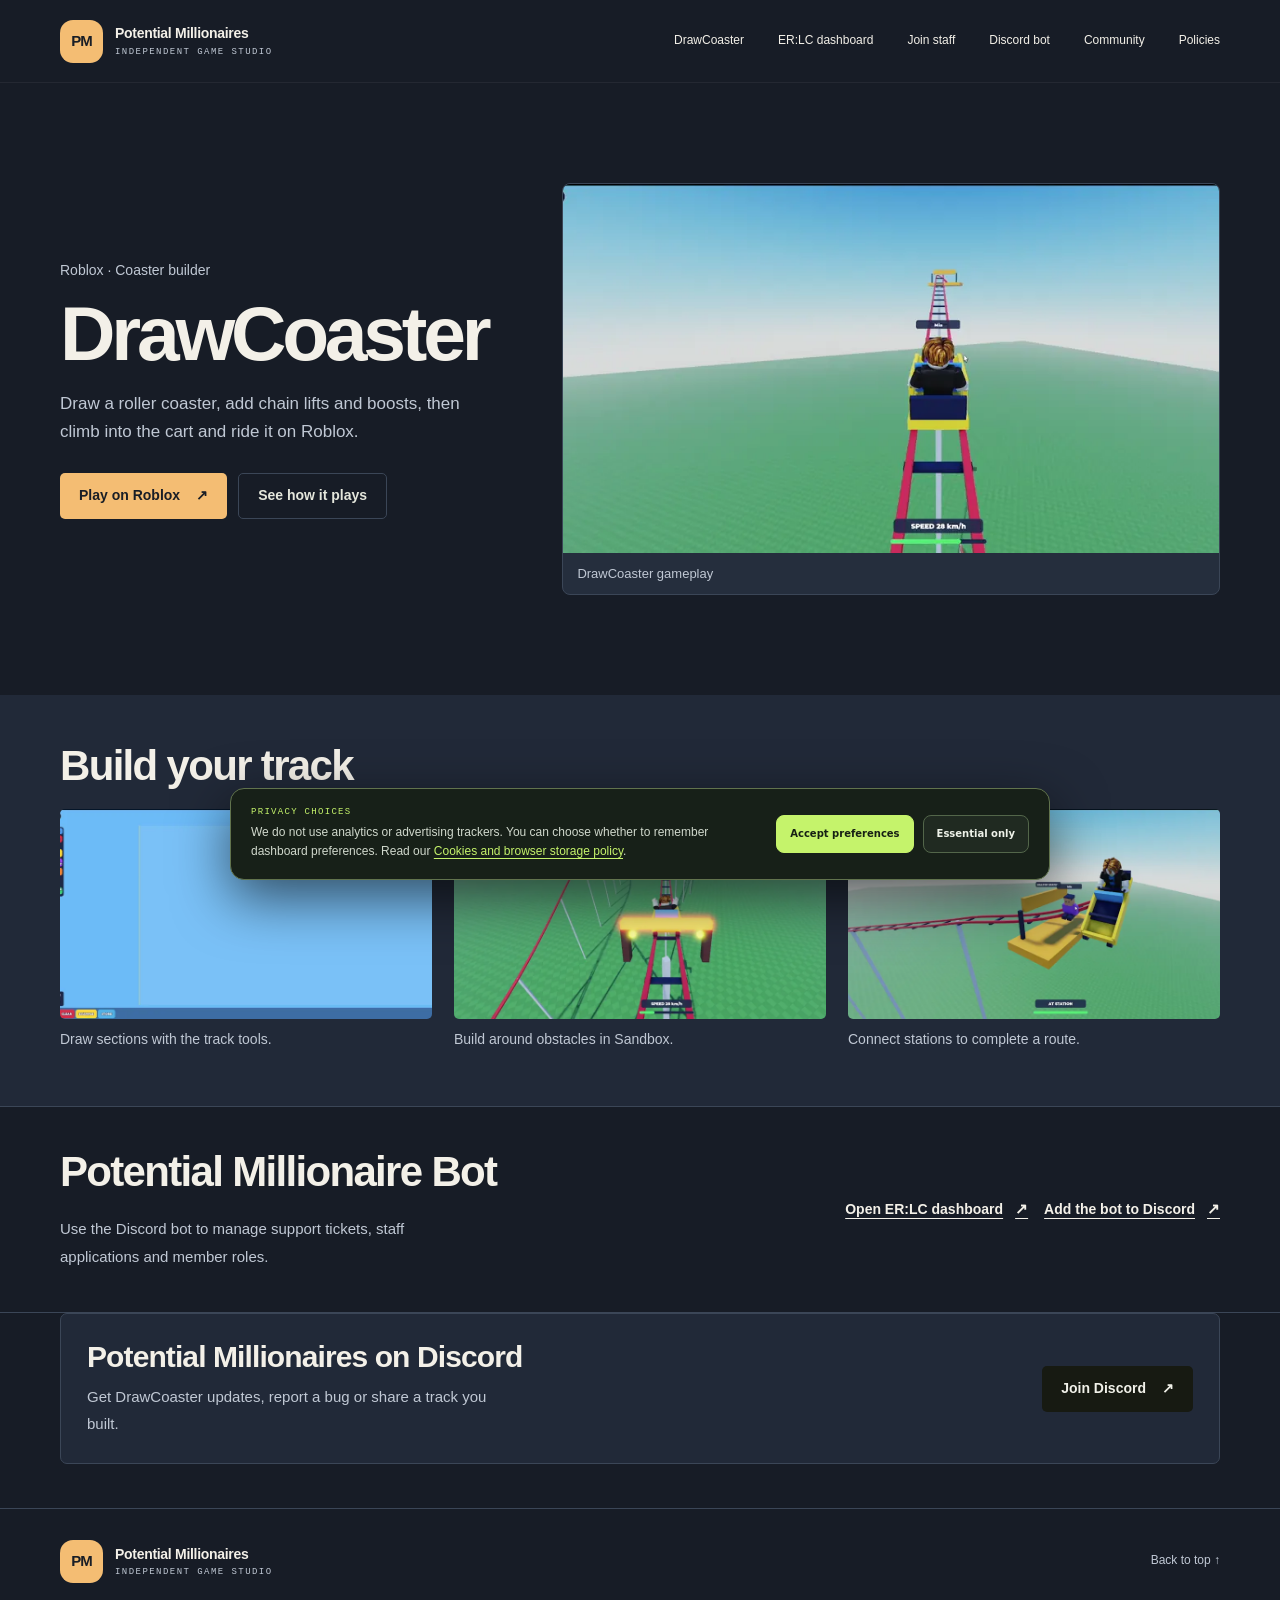
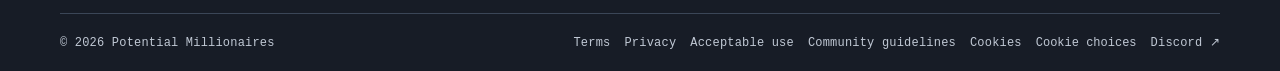
==== index.html @ 64e28a79 "Put DrawCoaster gameplay first on the homepage" ====
<!doctype html>
<html lang="en">
<head>
  <meta charset="utf-8">
  <meta name="viewport" content="width=device-width, initial-scale=1"><meta http-equiv="Content-Security-Policy" content="default-src 'self'; base-uri 'self'; object-src 'none'; script-src 'self' https://challenges.cloudflare.com; style-src 'self' 'unsafe-inline'; img-src 'self' data:; font-src 'self' data:; connect-src 'self' https://potential-millionaires-erlc-api.jerrebjerreb18.workers.dev https://challenges.cloudflare.com; frame-src https://challenges.cloudflare.com; form-action 'self'; upgrade-insecure-requests"><meta name="referrer" content="strict-origin-when-cross-origin">
  <meta name="theme-color" content="#171c26">
  <meta name="description" content="Play DrawCoaster on Roblox and find the Potential Millionaires Discord bot and ER:LC dashboard.">
  <meta property="og:title" content="Potential Millionaires | DrawCoaster and Discord tools">
  <meta property="og:description" content="Draw a roller coaster and ride it in DrawCoaster. Get updates and support in Discord.">
  <meta property="og:type" content="website">
  <meta property="og:url" content="https://potentialmillionaires.xyz/">
  <title>Potential Millionaires | DrawCoaster and Discord tools</title>
  <link rel="icon" href="data:image/svg+xml,%3Csvg xmlns='http://www.w3.org/2000/svg' viewBox='0 0 64 64'%3E%3Crect width='64' height='64' rx='18' fill='%23c4f36b'/%3E%3Ctext x='50%25' y='54%25' text-anchor='middle' dominant-baseline='middle' font-family='Arial' font-weight='900' font-size='25' fill='%2311130f'%3EPM%3C/text%3E%3C/svg%3E">
  <link rel="stylesheet" href="style.css">
  <link rel="stylesheet" href="legal.css">
  <link rel="stylesheet" href="cookie-notice.css">
  <script src="script.js" defer></script>
  <script src="cookie-notice.js" defer></script>
</head>
<body class="home">
  <a class="skip-link" href="#main">Skip to content</a>
  <header class="site-header" id="top">
    <div class="header-inner wrap">
      <a class="brand" href="#top" aria-label="Potential Millionaires home">
        <span class="brand-mark" aria-hidden="true">PM</span>
        <span class="brand-name">Potential <b>Millionaires</b><small>INDEPENDENT GAME STUDIO</small></span>
      </a>
      <button class="menu-toggle" type="button" aria-expanded="false" aria-controls="primary-nav" aria-label="Open menu"><span></span><span></span></button>
      <nav class="primary-nav" id="primary-nav" aria-label="Main navigation">
        <a href="#work">DrawCoaster</a>
        <a href="dashboard.html">ER:LC dashboard</a>
        <a href="dashboard.html#join">Join staff</a>
        <a href="#studio">Discord bot</a>
        <a href="#community">Community</a>
        <a href="policies.html">Policies</a>
      </nav>
    </div>
  </header>

  <main id="main">
    <section class="hero wrap" aria-labelledby="hero-title">
      <div class="hero-copy">
        <p class="hero-category">Roblox · Coaster builder</p>
        <h1 id="hero-title">DrawCoaster</h1>
        <p class="hero-intro">Draw a roller coaster, add chain lifts and boosts, then climb into the cart and ride it on Roblox.</p>
        <div class="hero-actions">
          <a class="button button-primary" href="https://www.roblox.com/games/93604002425617">Play on Roblox <span aria-hidden="true">↗</span></a>
          <a class="button button-quiet" href="#work">See how it plays</a>
        </div>
      </div>
      <figure class="hero-art">
        <img src="assets/drawcoaster-ride.webp" alt="A yellow cart riding a pink roller coaster in DrawCoaster." fetchpriority="high">
        <figcaption>DrawCoaster gameplay</figcaption>
      </figure>
    </section>

    <section class="section work-section" id="work" aria-labelledby="work-title">
      <div class="wrap">
        <h2 id="work-title">Build your track</h2>
        <div class="game-gallery">
          <figure><img src="assets/drawcoaster-builder.webp" alt="Track editor with a blue drawing canvas and Normal, Chain and Boost tools." loading="lazy"><figcaption>Draw sections with the track tools.</figcaption></figure>
          <figure><img src="assets/drawcoaster-obstacles.webp" alt="A cart approaches a glowing obstacle on a bend." loading="lazy"><figcaption>Build around obstacles in Sandbox.</figcaption></figure>
          <figure><img src="assets/drawcoaster-station.webp" alt="A yellow cart arrives at a station platform." loading="lazy"><figcaption>Connect stations to complete a route.</figcaption></figure>
        </div>
      </div>
    </section>

    <section class="studio-section" id="studio" aria-labelledby="studio-title">
      <div class="wrap studio-layout">
        <div class="studio-copy">
          <h2 id="studio-title">Potential Millionaire Bot</h2>
          <p>Use the Discord bot to manage support tickets, staff applications and member roles.</p>
        </div>
        <div class="site-links">
          <a class="text-link" href="dashboard.html">Open ER:LC dashboard <span aria-hidden="true">↗</span></a>
          <a class="text-link" data-config-link="botInviteUrl" data-unavailable-label="Bot invite coming soon" href="#community">Add the bot to Discord <span aria-hidden="true">↗</span></a>
        </div>
      </div>
    </section>

    <section class="community-section wrap" id="community" aria-labelledby="community-title">
      <div class="community-card">
        <div class="community-copy">
          <h2 id="community-title">Potential Millionaires on Discord</h2>
          <p>Get DrawCoaster updates, report a bug or share a track you built.</p>
        </div>
        <div class="community-action">
          <a class="button button-dark" data-config-link="discordInviteUrl" data-unavailable-label="Discord invite coming soon" href="#community">Join Discord <span aria-hidden="true">↗</span></a>
        </div>
      </div>
    </section>
  </main>

  <footer class="site-footer">
    <div class="wrap footer-main"><a class="brand footer-brand" href="#top"><span class="brand-mark">PM</span><span class="brand-name">Potential <b>Millionaires</b><small>INDEPENDENT GAME STUDIO</small></span></a><a class="back-top" href="#top">Back to top ↑</a></div>
    <div class="wrap footer-bottom"><span>© <span id="current-year"></span> Potential Millionaires</span><nav class="footer-links" aria-label="Legal and community links"><a href="terms.html">Terms</a><a href="privacy.html">Privacy</a><a href="acceptable-use.html">Acceptable use</a><a href="community-guidelines.html">Community guidelines</a><a href="cookies.html">Cookies</a><button class="cookie-settings-link" type="button" data-open-cookie-notice>Cookie choices</button><a data-config-link="discordInviteUrl" data-unavailable-label="Discord" href="#community">Discord ↗</a></nav></div>
  </footer>
  <div class="toast" id="site-toast" role="status" aria-live="polite"></div>
  <aside class="cookie-notice" id="cookie-notice" role="region" aria-label="Cookie and storage choices" aria-describedby="cookie-notice-copy" hidden>
    <div class="cookie-notice-copy"><p class="cookie-notice-kicker">PRIVACY CHOICES</p><p id="cookie-notice-copy">We do not use analytics or advertising trackers. You can choose whether to remember dashboard preferences. Read our <a href="cookies.html">Cookies and browser storage policy</a>.</p></div>
    <div class="cookie-notice-actions"><button class="cookie-button cookie-button-primary" type="button" data-cookie-choice="preferences">Accept preferences</button><button class="cookie-button cookie-button-secondary" type="button" data-cookie-choice="essential">Essential only</button></div>
  </aside>
</body>
</html>
---- style.css ----
@import url('https://fonts.googleapis.com/css2?family=DM+Mono:wght@400;500&family=Manrope:wght@400;500;600;700;800&display=swap');

:root{color-scheme:dark;--ink:#f2f2e9;--muted:#a6a89d;--dim:#72756a;--bg:#11130f;--panel:#1b1e18;--panel-soft:#22261f;--line:rgba(241,244,229,.12);--lime:#c5f36b;--mint:#69d6bc;--orange:#f2a66e;--purple:#8f86ff;--font:'Manrope',Arial,sans-serif;--mono:'DM Mono',monospace;--wrap:1160px}
*{box-sizing:border-box}html{scroll-behavior:smooth;scroll-padding-top:100px}body{margin:0;background:var(--bg);color:var(--ink);font-family:var(--font);font-size:15px;line-height:1.65;-webkit-font-smoothing:antialiased}a{color:inherit;text-decoration:none}button{font:inherit}.wrap{width:min(var(--wrap),calc(100% - 56px));margin-inline:auto}.skip-link{position:absolute;left:16px;top:-60px;z-index:100;background:var(--lime);color:#151710;padding:10px 14px;border-radius:8px}.skip-link:focus{top:12px}.site-header{position:sticky;top:0;z-index:20;background:rgba(17,19,15,.9);backdrop-filter:blur(18px);border-bottom:1px solid rgba(255,255,255,.055)}.header-inner{height:82px;display:flex;align-items:center;justify-content:space-between}.brand{display:inline-flex;align-items:center;gap:12px}.brand-mark{width:43px;height:43px;border-radius:13px;background:var(--lime);color:#161811;display:grid;place-items:center;font-size:15px;font-weight:900;letter-spacing:-1px}.brand-name{font-size:14px;font-weight:600;letter-spacing:-.3px;line-height:1.25}.brand-name b{font-weight:800}.brand-name small{display:block;margin-top:4px;color:#9b9f91;font:9px var(--mono);letter-spacing:1.45px}.primary-nav{display:flex;align-items:center;gap:34px;font-size:12px;color:#c7c8bf}.primary-nav>a:not(.nav-cta):hover,.text-link:hover,.back-top:hover{color:var(--lime)}.nav-cta{padding:10px 15px;border:1px solid rgba(197,243,107,.42);border-radius:999px;color:var(--lime)}.nav-cta span{margin-left:8px}.menu-toggle{display:none}
.hero{min-height:660px;position:relative;display:grid;grid-template-columns:1fr 1.05fr;align-items:center;gap:10px;padding-top:35px;padding-bottom:85px}.hero-copy{position:relative;z-index:2;padding:12px 0 28px}.eyebrow{margin:0 0 20px;color:var(--lime);font:10px var(--mono);letter-spacing:1.8px;text-transform:uppercase}.live-dot{display:inline-block;width:7px;height:7px;margin:0 8px 1px 0;background:var(--mint);border-radius:50%;box-shadow:0 0 12px var(--mint)}h1,h2,h3,p{margin-top:0}.hero h1{font-size:clamp(55px,7vw,94px);line-height:.98;letter-spacing:-7px;margin:0 0 24px;font-weight:800}.hero h1 span,.section-heading h2 span,.studio-copy h2 span,.community-copy h2 span{color:var(--lime)}.hero-intro{max-width:430px;color:#b7b9af;font-size:16px;line-height:1.8;margin-bottom:28px}.hero-actions{display:flex;gap:11px;align-items:center;flex-wrap:wrap}.button{min-height:48px;padding:0 19px;display:inline-flex;align-items:center;justify-content:center;gap:16px;border-radius:8px;font-size:12px;font-weight:800;transition:transform .2s ease,background .2s ease,border-color .2s ease}.button:hover{transform:translateY(-2px)}.button-primary{background:var(--lime);color:#171911}.button-primary:hover{background:#d4ff86}.button-quiet{border:1px solid var(--line);color:#e5e7dc}.button-quiet:hover{border-color:rgba(197,243,107,.55)}.hero-note{margin:28px 0 0;color:#797d71;font:10px var(--mono);letter-spacing:.3px}.note-star{color:var(--orange);font-size:14px;margin-right:7px}.hero-art{height:490px;position:relative;isolation:isolate;overflow:hidden;border-radius:20px;background:radial-gradient(ellipse at 50% 35%,#293c2c 0,#1a261f 42%,#161914 75%);border:1px solid rgba(255,255,255,.08)}.hero-art:before,.hero-art:after{content:"";position:absolute;inset:0;z-index:-1;background-image:linear-gradient(rgba(255,255,255,.035) 1px,transparent 1px),linear-gradient(90deg,rgba(255,255,255,.035) 1px,transparent 1px);background-size:38px 38px;mask-image:linear-gradient(to bottom,black,transparent 85%)}.hero-art:after{inset:auto -16% -38% 8%;height:68%;border-radius:50%;background:#c5f36b;filter:blur(90px);opacity:.09}.art-sun{position:absolute;width:180px;height:180px;right:19%;top:17%;border-radius:50%;background:var(--orange);filter:blur(58px);opacity:.17}.art-orbit{position:absolute;width:440px;height:180px;left:18%;top:36%;border:1px solid rgba(197,243,107,.13);border-radius:50%;transform:rotate(-24deg)}.orbit-two{width:500px;height:220px;left:8%;top:31%;border-color:rgba(143,134,255,.16);transform:rotate(25deg)}.coaster-art{position:absolute;inset:8% 0 3%;width:100%;height:91%;overflow:visible}.art-label{position:absolute;z-index:2;display:flex;align-items:center;gap:10px;padding:11px 13px;border:1px solid rgba(255,255,255,.13);border-radius:10px;background:rgba(22,26,21,.78);backdrop-filter:blur(8px);font-size:9px;font-weight:800;letter-spacing:.8px}.art-label small{display:block;margin-top:3px;color:#92978c;font:8px var(--mono);letter-spacing:.7px}.label-top{top:22px;right:20px}.label-icon{display:grid;place-items:center;width:25px;height:25px;border-radius:7px;background:#c5f36b;color:#171911;font-size:14px}.label-bottom{left:20px;bottom:22px}.label-number{font:11px var(--mono);color:var(--lime);padding-right:8px;border-right:1px solid var(--line)}.art-caption{position:absolute;right:18px;bottom:27px;color:#777d6e;font:8px var(--mono);letter-spacing:1.2px}.scroll-cue{position:absolute;left:0;bottom:25px;color:#777a71;font:9px var(--mono);letter-spacing:1.25px;display:flex;align-items:center;gap:10px}.scroll-cue span{height:25px;width:1px;background:var(--lime)}
.ticker{overflow:hidden;border-block:1px solid var(--line);background:#171a14}.ticker-track{min-width:max-content;display:flex;align-items:center;justify-content:space-around;gap:34px;padding:15px 20px;color:#b8bcad;font:9px var(--mono);letter-spacing:1.5px}.ticker-track i{font-style:normal;color:var(--lime);font-size:14px}
.section{padding:116px 0}.work-section{background:#151712}.section-heading{display:flex;align-items:end;justify-content:space-between;gap:25px;margin-bottom:35px}.section-heading .eyebrow,.studio-copy .eyebrow{margin-bottom:14px}.section-heading h2,.studio-copy h2{margin:0;font-size:clamp(38px,5vw,58px);line-height:1.07;letter-spacing:-3.4px}.work-tools{text-align:right}.work-tools p{font-size:12px;color:var(--muted);margin:0 0 12px}.filters{display:flex;justify-content:flex-end;gap:6px}.filter-button{border:1px solid var(--line);background:transparent;color:#9da093;padding:7px 12px;border-radius:999px;font-size:10px;cursor:pointer}.filter-button:hover,.filter-button.is-active{background:var(--lime);border-color:var(--lime);color:#171911}.project-grid{display:grid;grid-template-columns:1fr 1fr;gap:20px}.project-card{min-width:0;padding:13px 13px 18px;border:1px solid var(--line);border-radius:13px;background:#1c1f19;transition:transform .25s ease,border-color .25s ease}.project-card:hover{transform:translateY(-4px);border-color:rgba(197,243,107,.32)}.project-card[hidden]{display:none}.project-visual{height:265px;position:relative;overflow:hidden;border-radius:8px}.visual-topline{position:absolute;z-index:3;inset:14px 15px auto;display:flex;justify-content:space-between;align-items:center;color:#e4e8da;font:8px var(--mono);letter-spacing:1.2px}.visual-arrow{display:grid;place-items:center;width:28px;height:28px;border:1px solid rgba(255,255,255,.35);border-radius:50%;font-size:14px}.coaster-visual{background:linear-gradient(145deg,#556c53,#385248 50%,#252e28)}.coaster-visual:after{content:"";position:absolute;inset:0;background:linear-gradient(0deg,rgba(10,14,11,.3),transparent 55%)}.coaster-scene{position:absolute;inset:0;overflow:hidden}.scene-cloud{position:absolute;width:110px;height:28px;top:49px;left:12%;border-radius:50%;background:rgba(244,239,204,.16);filter:blur(2px)}.cloud-two{left:auto;right:13%;top:78px;width:75px;opacity:.6}.scene-track{position:absolute;width:105%;height:210px;left:-2%;top:120px;border:12px solid transparent;border-bottom-color:#16201c;border-left-color:#16201c;border-radius:50%;transform:rotate(-10deg)}.track-front{top:112px;left:1%;height:195px;border-width:7px;border-bottom-color:var(--lime);border-left-color:var(--lime);transform:rotate(-9deg)}.scene-cart{position:absolute;z-index:2;width:74px;height:29px;left:43%;top:132px;background:var(--orange);border:4px solid #20241c;border-radius:14px 14px 7px 7px;transform:rotate(-8deg);box-shadow:0 10px 22px #1118}.scene-cart span{position:absolute;width:22px;height:17px;left:18px;top:-17px;background:#e7dbbb;border:3px solid #20241c;border-radius:8px 8px 1px 1px}.scene-cart i{position:absolute;width:12px;height:12px;bottom:-9px;left:7px;border-radius:50%;background:#1c2019;border:2px solid #d0d6c4}.scene-cart i:last-child{left:auto;right:7px}.scene-station{position:absolute;right:15%;top:121px;width:82px;height:83px;border:5px solid #20251c;border-bottom-width:8px;background:#b5cb89;transform:skewY(-8deg);box-shadow:8px 8px 0 #171b16}.scene-station b{display:block;position:absolute;top:-22px;left:-9px;width:90px;height:18px;background:#ecad75;border:4px solid #20251c}.scene-station b:nth-child(2){top:7px;left:8px;width:57px;height:31px;background:#324b49}.scene-station span{position:absolute;bottom:0;left:10px;width:50px;height:28px;background:#364d40}.scene-ground{position:absolute;left:-5%;right:-5%;bottom:-90px;height:145px;background:#253a2d;border-radius:50% 50% 0 0;transform:rotate(-4deg)}.visual-tag{position:absolute;z-index:4;left:15px;bottom:14px;color:white;font:9px var(--mono);letter-spacing:1.2px}.bot-visual{background:radial-gradient(ellipse at 78% 13%,#263a36,#252d28 45%,#20231d)}.bot-visual:before,.bot-visual:after{content:"";position:absolute;border:1px solid rgba(197,243,107,.16);border-radius:50%;width:350px;height:350px;left:21%;top:9%}.bot-visual:after{width:270px;height:270px;left:30%;top:22%;border-color:rgba(143,134,255,.2)}.bot-window{position:absolute;z-index:2;left:14%;top:61px;width:72%;border:1px solid #566157;border-radius:10px;background:#171a17;box-shadow:0 18px 40px #0b0d0b8c;transform:rotate(-2deg)}.bot-window-head{display:flex;align-items:center;gap:9px;padding:13px;border-bottom:1px solid #353b34}.bot-avatar{width:29px;height:29px;display:grid;place-items:center;border-radius:9px;background:var(--lime);color:#161811;font-size:9px;font-weight:900}.bot-window-head b{font-size:9px;display:block}.bot-window-head small{display:block;color:#979c91;font-size:8px}.online-indicator{margin-left:auto;color:var(--mint);font:7px var(--mono);letter-spacing:.7px}.bot-message{margin:13px;padding:12px;background:#242923;border-radius:7px;color:#e3e7dc}.bot-message>small{font:7px var(--mono);letter-spacing:.7px;color:#aab19f}.bot-message>small b{color:var(--mint);margin-left:5px}.bot-message p{font-size:9px;line-height:1.6;margin:8px 0 10px;color:#c5cabc}.bot-buttons{display:flex;gap:6px}.bot-buttons span{padding:4px 9px;border:1px solid #627454;border-radius:5px;color:var(--lime);font-size:7px}.bot-buttons span:last-child{border-color:#735052;color:#e8a09b}.bot-status-row{display:flex;justify-content:space-around;padding:0 8px 14px;color:#a9ae9f;font:7px var(--mono)}.bot-status-row i{display:inline-block;width:6px;height:6px;margin-right:4px;border-radius:50%;background:var(--mint)}.project-info{display:flex;align-items:end;justify-content:space-between;gap:16px;padding:19px 5px 7px}.project-kicker{margin:0 0 5px;color:#899080;font:8px var(--mono);letter-spacing:.9px;text-transform:uppercase}.project-info h3{margin:0;font-size:23px;letter-spacing:-.9px}.project-index{padding-bottom:4px;color:#777e70;font:8px var(--mono);white-space:nowrap}.project-description{min-height:48px;margin:9px 5px 16px;color:#aeb2a5;font-size:12px;line-height:1.75;max-width:490px}.text-link{display:inline-flex;align-items:center;gap:12px;margin:0 5px;color:var(--lime);font-size:11px;font-weight:800}.text-link span{font-size:15px}.text-link.is-unavailable{color:#9fa498}.project-footnote{margin:24px 0 0;text-align:center;color:#7e8277;font-size:10px}.project-footnote span{color:var(--orange);margin-right:5px}
.studio-section{padding:112px 0;background:#1b1e18;border-block:1px solid var(--line)}.studio-layout{display:grid;grid-template-columns:.82fr 1.15fr 1fr;gap:50px;align-items:center}.studio-stamp{width:208px;height:208px;position:relative;display:flex;flex-direction:column;align-items:center;justify-content:center;border:1px solid rgba(197,243,107,.4);border-radius:50%;color:var(--lime);transform:rotate(-12deg)}.studio-stamp:before{content:"";position:absolute;inset:13px;border:1px dashed rgba(197,243,107,.35);border-radius:50%}.studio-stamp>span{font-size:58px;line-height:1;font-weight:900;letter-spacing:-6px}.studio-stamp i{position:absolute;top:29px;right:39px;font-style:normal;color:var(--orange);font-size:18px}.studio-stamp small{margin-top:10px;font:7px var(--mono);letter-spacing:1.5px}.studio-copy h2{font-size:45px;letter-spacing:-2.6px}.studio-copy>p:not(.eyebrow){max-width:400px;color:#a9ada1;font-size:13px;line-height:1.85;margin:18px 0}.studio-values{border-left:1px solid var(--line);padding-left:27px}.studio-values>div{position:relative;padding:0 0 19px 32px;margin-bottom:17px;border-bottom:1px solid var(--line)}.studio-values>div:last-child{padding-bottom:0;margin-bottom:0;border-bottom:0}.studio-values span{position:absolute;left:0;top:1px;color:var(--lime);font:9px var(--mono)}.studio-values b{font-size:11px}.studio-values p{margin:5px 0 0;color:#8e9386;font-size:10px;line-height:1.6}
.community-section{padding-top:94px;padding-bottom:95px}.community-card{position:relative;display:grid;grid-template-columns:1.25fr .75fr;gap:30px;align-items:center;min-height:350px;overflow:hidden;padding:54px 7%;border-radius:17px;background:var(--lime);color:#171a12}.community-copy,.community-action{position:relative;z-index:2}.community-copy .eyebrow{color:#52632f;margin-bottom:13px}.community-copy h2{font-size:clamp(39px,5vw,62px);line-height:1.02;letter-spacing:-4px;margin:0 0 16px}.community-copy h2 span{color:#607f31}.community-copy>p:last-child{max-width:430px;margin:0;color:#49533b;font-size:12px;line-height:1.8}.community-action{display:flex;flex-direction:column;align-items:flex-start;gap:12px}.button-dark{background:#171a12;color:#f1f1e9}.button-dark:hover{background:#2a2e21}.community-action>span{color:#56613f;font-size:9px}.community-spark{position:absolute;z-index:1;right:27%;top:-41px;font-size:218px;line-height:1;color:rgba(255,255,255,.2)}.community-orbit{position:absolute;right:-78px;top:-213px;width:410px;height:410px;border:1px solid rgba(29,39,20,.16);border-radius:50%}.orbit-b{right:-25px;top:-167px;width:310px;height:310px}
.site-footer{background:#10120e;border-top:1px solid var(--line)}.footer-main{min-height:105px;display:flex;align-items:center;justify-content:space-between;gap:25px;border-bottom:1px solid var(--line)}.footer-main>p{margin:0;color:#878b7f;font-size:10px}.footer-main>p span{color:var(--orange)}.back-top{font-size:10px;color:#b7bcac}.footer-bottom{min-height:57px;display:flex;align-items:center;justify-content:space-between;gap:15px;color:#6f7469;font:8px var(--mono);letter-spacing:.2px}.footer-bottom a{color:#a3a99a}.toast{position:fixed;z-index:50;left:50%;bottom:25px;transform:translate(-50%,20px);max-width:min(520px,calc(100% - 32px));padding:12px 17px;border:1px solid rgba(197,243,107,.3);border-radius:9px;background:#20241d;color:#e9ede1;font-size:11px;box-shadow:0 12px 40px #0008;opacity:0;pointer-events:none;transition:opacity .2s ease,transform .2s ease}.toast.is-visible{opacity:1;transform:translate(-50%,0)}
@media(max-width:850px){.hero{min-height:600px;grid-template-columns:1fr 1fr;gap:0}.hero h1{font-size:70px;letter-spacing:-5px}.hero-art{height:410px}.studio-layout{grid-template-columns:.65fr 1.2fr;gap:30px}.studio-values{grid-column:2;border-left:0;border-top:1px solid var(--line);padding:22px 0 0;display:grid;grid-template-columns:repeat(3,1fr);gap:15px}.studio-values>div{padding-left:26px;padding-bottom:0;margin:0;border:0}.community-card{padding-inline:6%}}
@media(max-width:640px){.wrap{width:min(100% - 36px,var(--wrap))}.header-inner{height:70px}.brand-mark{width:39px;height:39px}.brand-name{font-size:12px}.menu-toggle{display:flex;width:40px;height:40px;flex-direction:column;align-items:center;justify-content:center;gap:5px;border:1px solid var(--line);border-radius:9px;background:transparent;color:var(--ink)}.menu-toggle span{height:1.5px;width:16px;background:currentColor;transition:transform .2s ease}.menu-toggle[aria-expanded="true"] span:first-child{transform:translateY(3.25px) rotate(45deg)}.menu-toggle[aria-expanded="true"] span:last-child{transform:translateY(-3.25px) rotate(-45deg)}.primary-nav{position:absolute;top:69px;left:0;right:0;display:none;flex-direction:column;align-items:stretch;gap:0;padding:12px 18px 18px;background:#151712;border-bottom:1px solid var(--line)}.primary-nav.is-open{display:flex}.primary-nav>a{padding:12px 4px}.primary-nav .nav-cta{margin-top:6px;text-align:center}.hero{display:flex;flex-direction:column;align-items:stretch;padding-top:58px;padding-bottom:74px;gap:30px}.hero-copy{padding:0}.hero h1{font-size:clamp(55px,15vw,76px);letter-spacing:-4.8px}.hero-intro{font-size:14px}.hero-art{height:min(88vw,390px);min-height:290px;border-radius:14px}.coaster-art{inset:8% 0 1%;height:90%}.art-label{transform:scale(.88);transform-origin:top right}.label-bottom{transform-origin:bottom left}.scroll-cue{bottom:22px}.ticker-track{gap:20px;font-size:8px}.section{padding:78px 0}.section-heading{align-items:flex-start;flex-direction:column;margin-bottom:25px}.section-heading h2,.studio-copy h2{font-size:42px;letter-spacing:-2.6px}.work-tools{text-align:left;width:100%}.filters{justify-content:flex-start;flex-wrap:wrap}.project-grid{grid-template-columns:1fr;gap:14px}.project-visual{height:230px}.project-info h3{font-size:21px}.project-description{min-height:0}.studio-section{padding:75px 0}.studio-layout{grid-template-columns:1fr;gap:28px}.studio-stamp{width:155px;height:155px;margin:0 auto 3px}.studio-stamp>span{font-size:45px}.studio-stamp i{top:19px;right:27px}.studio-stamp small{font-size:6px}.studio-copy{text-align:center}.studio-copy>p:not(.eyebrow){margin-inline:auto}.studio-values{grid-column:auto;grid-template-columns:1fr;padding-top:20px}.studio-values>div{padding-left:32px;padding-bottom:14px;margin-bottom:0;border-bottom:1px solid var(--line)}.community-section{padding-top:68px;padding-bottom:68px}.community-card{grid-template-columns:1fr;gap:25px;padding:36px 25px;min-height:0}.community-copy h2{font-size:48px;letter-spacing:-3px}.community-spark{font-size:140px;right:-2px;top:-22px}.footer-main{padding:22px 0;min-height:0;flex-wrap:wrap}.footer-main>p{order:3;width:100%}.footer-bottom{padding:14px 0;flex-wrap:wrap;justify-content:flex-start}.footer-bottom>span:nth-child(2){display:none}.footer-bottom>a{margin-left:auto}}
@media(prefers-reduced-motion:reduce){html{scroll-behavior:auto}*,*::before,*::after{transition:none!important;animation:none!important}}

/* Real DrawCoaster footage, captured from the creator's gameplay clip. */
.coaster-visual:after{z-index:1}
.gameplay-image{position:absolute;inset:0;z-index:0;width:100%;height:100%;object-fit:cover;object-position:center 52%}
.game-gallery{display:grid;grid-template-columns:repeat(3,minmax(0,1fr));gap:8px;margin:0 5px 14px}
.game-gallery figure{position:relative;aspect-ratio:4/3;min-width:0;margin:0;overflow:hidden;border:1px solid rgba(255,255,255,.08);border-radius:7px;background:#151a17}
.game-gallery img{display:block;width:100%;height:100%;object-fit:cover;transition:transform .3s ease}
.game-gallery figure:hover img{transform:scale(1.04)}
.game-gallery figcaption{position:absolute;inset:auto 0 0;padding:16px 8px 7px;background:linear-gradient(transparent,rgba(10,13,11,.88));color:#f0f2e8;font:7px var(--mono);letter-spacing:.35px;text-transform:uppercase}
.game-collection{margin:0 5px 15px;color:#8e9586;font-size:9px;line-height:1.7}
.game-collection b{display:block;margin-bottom:3px;color:var(--lime);font:8px var(--mono);letter-spacing:.8px;text-transform:uppercase}
@media(max-width:640px){.game-gallery{gap:6px}.game-gallery figure{aspect-ratio:1/1}.game-gallery figcaption{font-size:6px;padding:14px 5px 6px}.game-collection{font-size:8px}}

/* Homepage layout. Shared dashboard and policy styles use their own themes. */
.home {
  --bg: #171c26;
  --ink: #f3f0e8;
  --muted: #c0c8d4;
  --line: #3b4657;
  --lime: #f4bd73;
  background: var(--bg);
  color: var(--ink);
}
.home .site-header, .home .site-footer { background: var(--bg); }
.home .brand-mark, .home .button-primary { background: var(--lime); color: #191e26; }
.home .button-primary:hover { background: #ffd297; }
.home .brand-name small, .home .hero-category, .home .hero-art figcaption { color: var(--muted); }
.home .primary-nav > a { color: var(--ink); }
.home .primary-nav > a:hover, .home .text-link:hover { color: var(--lime); }
.home .hero {
  min-height: 0;
  grid-template-columns: minmax(0, .8fr) minmax(0, 1.2fr);
  gap: clamp(24px, 5vw, 70px);
  padding-block: clamp(44px, 8vw, 100px);
}
.home .hero-copy { padding: 0; }
.home .hero-category { margin-bottom: 12px; font-size: 14px; }
.home .hero h1 {
  font-size: clamp(46px, 6vw, 82px);
  letter-spacing: -.055em;
  line-height: 1;
  margin-bottom: 19px;
}
.home .hero-intro { color: var(--muted); font-size: 17px; line-height: 1.6; }
.home .button { min-height: 46px; border-radius: 5px; font-size: 14px; }
.home .hero-art {
  height: auto;
  min-height: 0;
  margin: 0;
  border: 1px solid var(--line);
  border-radius: 8px;
  background: #252e3d;
}
.home .hero-art::before, .home .hero-art::after { content: none; }
.home .hero-art img { display: block; width: 100%; aspect-ratio: 16 / 9; object-fit: cover; }
.home .hero-art figcaption { padding: 10px 14px; font-size: 13px; }
.home .work-section { padding-block: 48px 56px; background: #212938; }
.home h2 { margin: 0 0 20px; font-size: clamp(25px, 3.8vw, 42px); letter-spacing: -.04em; line-height: 1.1; }
.home .game-gallery { margin: 0; gap: clamp(12px, 2vw, 22px); }
.home .game-gallery figure { aspect-ratio: auto; border: 0; background: transparent; border-radius: 0; }
.home .game-gallery img { height: auto; aspect-ratio: 16 / 9; border-radius: 5px; }
.home .game-gallery figcaption {
  position: static;
  padding: 10px 0 0;
  background: none;
  font: 14px/1.5 var(--font);
  color: var(--muted);
  text-transform: none;
  letter-spacing: 0;
}
.home .studio-section { padding-block: 42px; background: var(--bg); }
.home .studio-layout { display: flex; align-items: center; justify-content: space-between; flex-wrap: wrap; gap: 16px 30px; }
.home .studio-copy { text-align: left; }
.home .studio-copy p, .home .community-copy > p:last-child { margin: 0; color: var(--muted); font-size: 15px; }
.home .site-links { display: flex; flex-wrap: wrap; gap: 16px; }
.home .text-link { margin: 0; color: var(--ink); font-size: 14px; text-decoration: underline; text-underline-offset: 4px; }
.home .community-section { padding-block: 0 44px; }
.home .community-card {
  display: flex;
  justify-content: space-between;
  flex-wrap: wrap;
  gap: 20px;
  min-height: 0;
  padding: 26px;
  border: 1px solid var(--line);
  border-radius: 7px;
  background: #212938;
  color: var(--ink);
}
.home .community-copy h2 { margin-bottom: 10px; font-size: clamp(22px, 3vw, 30px); letter-spacing: -.03em; }
.home .footer-bottom, .home .footer-links a, .home .back-top { color: var(--muted); font-size: 12px; }
@media (max-width: 760px) {
  .home .hero { display: flex; gap: 24px; }
  .home .hero h1 { font-size: clamp(36px, 11vw, 65px); }
  .home .primary-nav { background: var(--bg); }
  .home .game-gallery { grid-template-columns: 1fr; }
}
---- legal.css ----
.legal-page{min-height:100vh;background:#11130f;color:#eef1e7}
.legal-main{width:min(100% - 48px,880px);margin:0 auto;padding:72px 0 90px}
.legal-kicker{margin:0 0 10px;color:#c5f36b;font:10px ui-monospace,SFMono-Regular,Consolas,monospace;letter-spacing:.16em;text-transform:uppercase}
.legal-title{margin:0;color:#eef1e7;font-size:clamp(38px,7vw,66px);line-height:.98;letter-spacing:-.055em}
.legal-intro{max-width:700px;margin:20px 0 0;color:#aeb4a5;font-size:15px;line-height:1.75}
.legal-meta{margin-top:22px;color:#909787;font:10px ui-monospace,SFMono-Regular,Consolas,monospace;letter-spacing:.08em;text-transform:uppercase}
.legal-content{margin-top:34px;padding:clamp(22px,5vw,48px);border:1px solid #30352b;border-radius:16px;background:#171a14}
.legal-content h2{margin:32px 0 10px;color:#d8f49d;font-size:20px;letter-spacing:-.025em}
.legal-content h2:first-child{margin-top:0}
.legal-content p,.legal-content li{color:#c2c7ba;font-size:13px;line-height:1.8}
.legal-content ul{padding-left:21px}
.legal-content li+li{margin-top:5px}
.legal-content a{color:#c5f36b;text-decoration:underline;text-underline-offset:3px}
.legal-note{margin-top:24px;padding:15px 17px;border:1px solid #3a4c2e;border-radius:10px;background:#1d2718;color:#c3ceb8;font-size:12px;line-height:1.7}
.legal-page .site-footer{margin-top:0}
.footer-links{display:flex;align-items:center;justify-content:flex-end;gap:14px;flex-wrap:wrap}
.footer-links a{color:#a3a99a}
.legal-footer{display:flex;justify-content:center;gap:22px;flex-wrap:wrap;padding:20px 18px;border-top:1px solid var(--line);color:var(--muted);font-size:10px}
.legal-footer a:hover{color:var(--lime)}
.policy-directory{display:grid;grid-template-columns:repeat(2,minmax(0,1fr));gap:12px;margin:0;padding:0;list-style:none}
.policy-card{display:flex;min-height:112px;flex-direction:column;justify-content:space-between;padding:18px 20px;border:1px solid #343a30;border-radius:12px;background:#1c2019;transition:border-color .18s ease,transform .18s ease}
.policy-card:hover,.policy-card:focus-visible{border-color:#819d53;transform:translateY(-2px)}
.policy-card strong{color:#e5e9db;font-size:15px}
.policy-card span{color:#aeb4a5;font-size:12px;line-height:1.6}
.policy-card em{align-self:flex-end;color:#c5f36b;font:normal 18px var(--mono)}
@media(max-width:560px){.policy-directory{grid-template-columns:1fr}}
.legal-page .header-inner{min-height:82px;height:auto;gap:24px;padding-block:12px}
.legal-page .primary-nav{position:static;display:flex;align-items:center;justify-content:flex-end;gap:clamp(12px,2vw,28px);flex-wrap:wrap}
@media(max-width:640px){.legal-main{width:min(100% - 36px,880px);padding:40px 0 58px}.legal-content{padding:21px 18px}.legal-content h2{font-size:18px}.footer-links{margin-left:auto;justify-content:flex-start}.legal-page .header-inner{align-items:flex-start;padding-block:12px}.legal-page .primary-nav{position:static;display:flex;flex:1;justify-content:flex-end;gap:6px 14px;font-size:10px}.legal-page .primary-nav>a{padding:2px}.legal-page .primary-nav .nav-cta{margin-top:0;text-align:center}}
---- cookie-notice.css ----
.cookie-notice[hidden]{display:none}
.cookie-notice{position:fixed;z-index:100;left:20px;right:20px;bottom:20px;display:flex;align-items:center;justify-content:space-between;gap:24px;max-width:820px;margin:0 auto;padding:18px 20px;border:1px solid #61734d;border-radius:14px;background:#172018;color:#eef2e9;box-shadow:0 18px 55px #0009}
.cookie-notice-copy{max-width:500px}
.cookie-notice-kicker{margin:0 0 6px;color:#c5f36b;font:9px ui-monospace,SFMono-Regular,Consolas,monospace;letter-spacing:1.3px}
.cookie-notice-copy>p:last-child{margin:0;color:#d0d8cc;font-size:12px;line-height:1.6}
.cookie-notice-copy a{color:#c5f36b;text-decoration:underline;text-underline-offset:3px}
.cookie-notice-actions{display:flex;align-items:center;gap:9px;flex-wrap:wrap;flex:none}
.cookie-button{min-height:38px;padding:0 13px;border:1px solid #53664a;border-radius:8px;font:700 10px ui-sans-serif,system-ui,sans-serif;cursor:pointer}
.cookie-button-primary{border-color:#c5f36b;background:#c5f36b;color:#172014}
.cookie-button-secondary{background:#202a21;color:#eef2e9}
.cookie-button:hover,.cookie-settings-link:hover{filter:brightness(1.1)}
.cookie-settings-link{padding:0;border:0;background:transparent;color:inherit;font:inherit;text-align:left;cursor:pointer}
.cookie-notice button:focus-visible,.cookie-settings-link:focus-visible{outline:2px solid #c5f36b;outline-offset:3px}
@media(max-width:700px){.cookie-notice{left:12px;right:12px;bottom:12px;align-items:stretch;flex-direction:column;gap:12px;padding:15px}.cookie-notice-actions{display:grid;grid-template-columns:1fr 1fr}.cookie-button{min-height:42px;padding-inline:8px}.legal-footer .cookie-settings-link{padding:10px 0}}
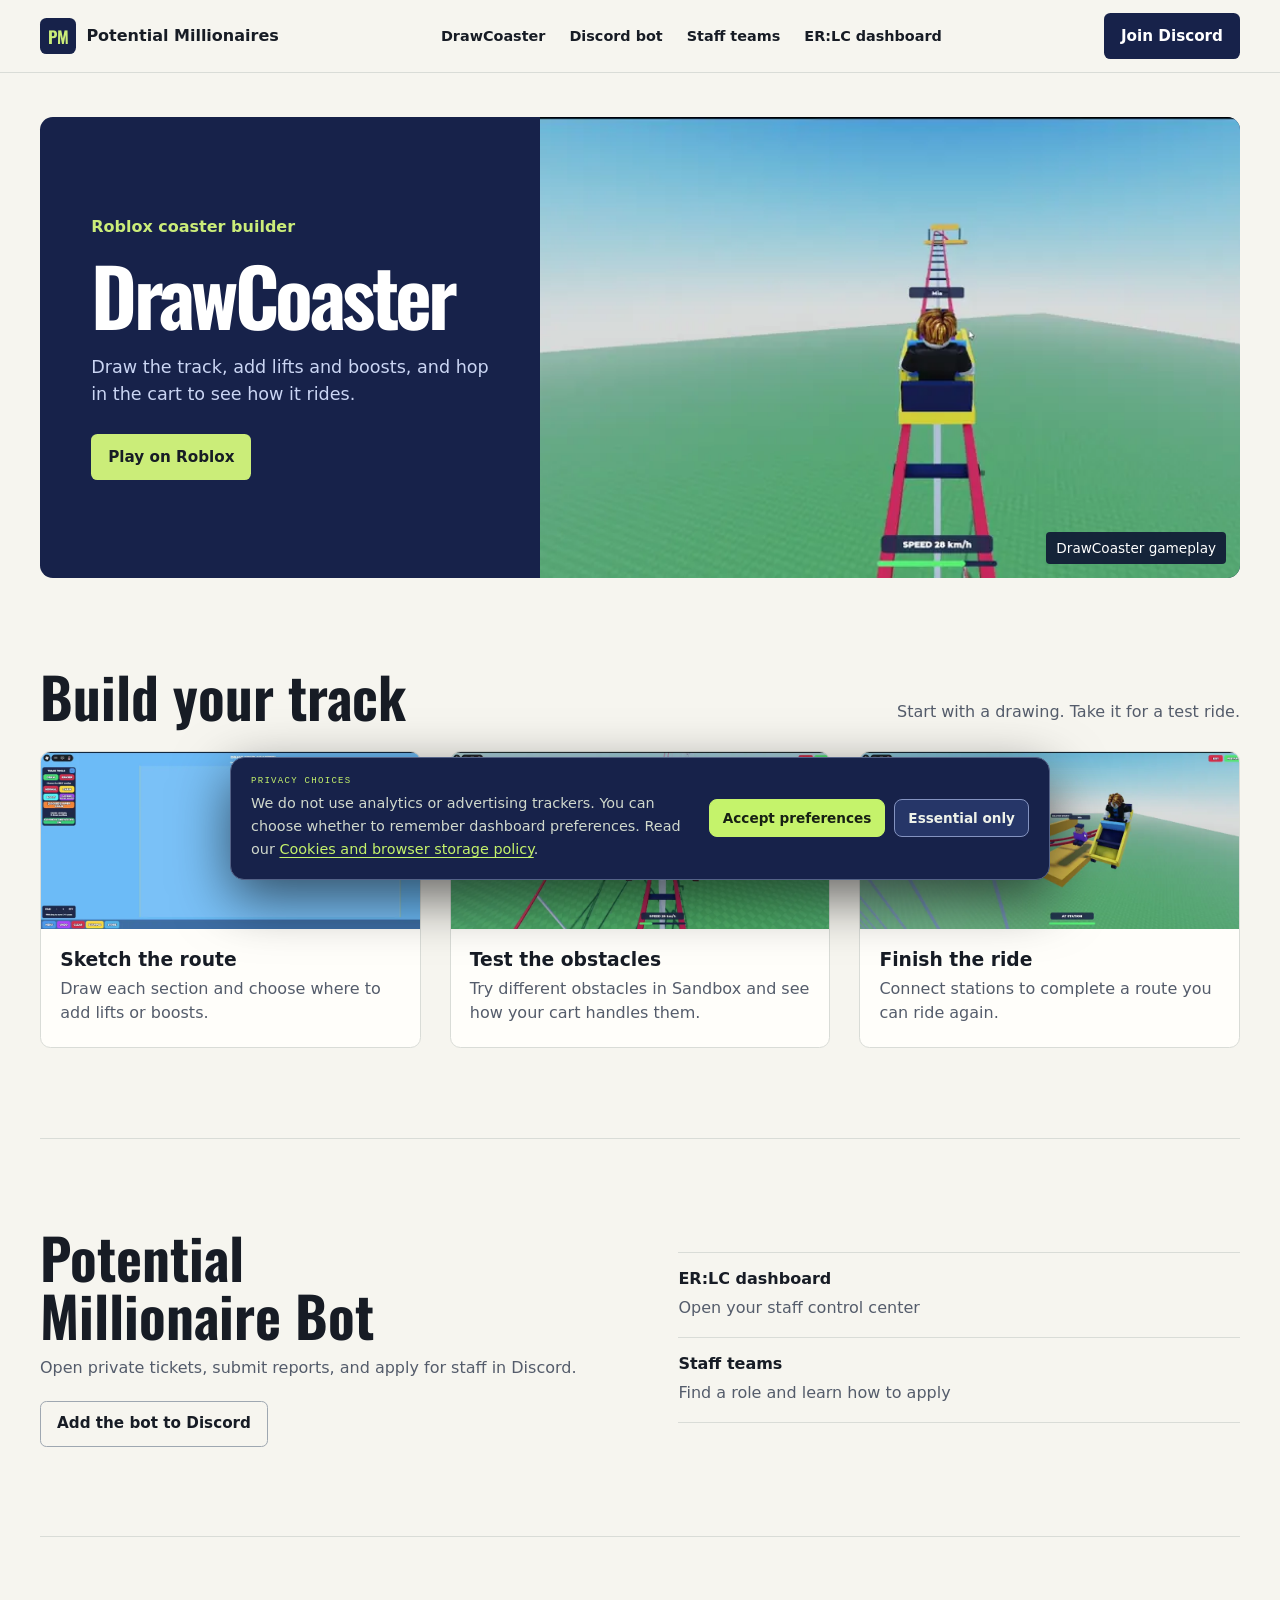
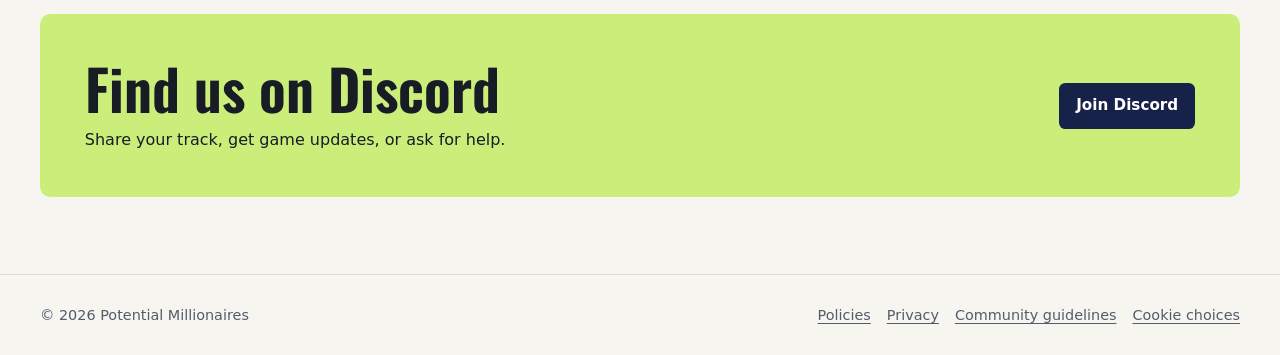
==== commit 7df6b995: "Refresh DrawCoaster homepage and publish staff team guide" ====
--- a/index.html
+++ b/index.html
@@ -3,7 +3,7 @@
 <head>
   <meta charset="utf-8">
   <meta name="viewport" content="width=device-width, initial-scale=1"><meta http-equiv="Content-Security-Policy" content="default-src 'self'; base-uri 'self'; object-src 'none'; script-src 'self' https://challenges.cloudflare.com; style-src 'self' 'unsafe-inline'; img-src 'self' data:; font-src 'self' data:; connect-src 'self' https://potential-millionaires-erlc-api.jerrebjerreb18.workers.dev https://challenges.cloudflare.com; frame-src https://challenges.cloudflare.com; form-action 'self'; upgrade-insecure-requests"><meta name="referrer" content="strict-origin-when-cross-origin">
-  <meta name="theme-color" content="#171c26">
+  <meta name="theme-color" content="#f5f4ee">
   <meta name="description" content="Play DrawCoaster on Roblox and find the Potential Millionaires Discord bot and ER:LC dashboard.">
   <meta property="og:title" content="Potential Millionaires | DrawCoaster and Discord tools">
   <meta property="og:description" content="Draw a roller coaster and ride it in DrawCoaster. Get updates and support in Discord.">
@@ -11,94 +11,97 @@
   <meta property="og:url" content="https://potentialmillionaires.xyz/">
   <title>Potential Millionaires | DrawCoaster and Discord tools</title>
   <link rel="icon" href="data:image/svg+xml,%3Csvg xmlns='http://www.w3.org/2000/svg' viewBox='0 0 64 64'%3E%3Crect width='64' height='64' rx='18' fill='%23c4f36b'/%3E%3Ctext x='50%25' y='54%25' text-anchor='middle' dominant-baseline='middle' font-family='Arial' font-weight='900' font-size='25' fill='%2311130f'%3EPM%3C/text%3E%3C/svg%3E">
-  <link rel="stylesheet" href="style.css">
-  <link rel="stylesheet" href="legal.css">
+  <link rel="stylesheet" href="studio.css">
+
   <link rel="stylesheet" href="cookie-notice.css">
   <script src="script.js" defer></script>
   <script src="cookie-notice.js" defer></script>
 </head>
-<body class="home">
+<body class="studio-site">
   <a class="skip-link" href="#main">Skip to content</a>
-  <header class="site-header" id="top">
-    <div class="header-inner wrap">
-      <a class="brand" href="#top" aria-label="Potential Millionaires home">
-        <span class="brand-mark" aria-hidden="true">PM</span>
-        <span class="brand-name">Potential <b>Millionaires</b><small>INDEPENDENT GAME STUDIO</small></span>
-      </a>
+  <header class="site-header">
+    <div class="wrap header-row">
+      <a class="brand" href="index.html"><span class="brand-mark" aria-hidden="true">PM</span> Potential Millionaires</a>
       <button class="menu-toggle" type="button" aria-expanded="false" aria-controls="primary-nav" aria-label="Open menu"><span></span><span></span></button>
       <nav class="primary-nav" id="primary-nav" aria-label="Main navigation">
-        <a href="#work">DrawCoaster</a>
+        <a href="index.html#work">DrawCoaster</a>
+        <a href="index.html#studio">Discord bot</a>
+        <a href="staff.html">Staff teams</a>
         <a href="dashboard.html">ER:LC dashboard</a>
-        <a href="dashboard.html#join">Join staff</a>
-        <a href="#studio">Discord bot</a>
-        <a href="#community">Community</a>
-        <a href="policies.html">Policies</a>
       </nav>
+      <a class="button button-discord" data-config-link="discordInviteUrl" data-unavailable-label="Discord invite" href="https://discord.gg/gS5AQm9hzQ">Join Discord</a>
     </div>
   </header>
 
-  <main id="main">
-    <section class="hero wrap" aria-labelledby="hero-title">
+  <main class="wrap" id="main">
+    <section class="hero" aria-labelledby="hero-title">
       <div class="hero-copy">
-        <p class="hero-category">Roblox · Coaster builder</p>
+        <p class="eyebrow">Roblox coaster builder</p>
         <h1 id="hero-title">DrawCoaster</h1>
-        <p class="hero-intro">Draw a roller coaster, add chain lifts and boosts, then climb into the cart and ride it on Roblox.</p>
-        <div class="hero-actions">
-          <a class="button button-primary" href="https://www.roblox.com/games/93604002425617">Play on Roblox <span aria-hidden="true">↗</span></a>
-          <a class="button button-quiet" href="#work">See how it plays</a>
-        </div>
+        <p>Draw the track, add lifts and boosts, and hop in the cart to see how it rides.</p>
+        <a class="button button-primary" href="https://www.roblox.com/games/93604002425617">Play on Roblox</a>
       </div>
-      <figure class="hero-art">
-        <img src="assets/drawcoaster-ride.webp" alt="A yellow cart riding a pink roller coaster in DrawCoaster." fetchpriority="high">
+      <figure class="hero-image">
+        <img src="assets/drawcoaster-ride.webp" alt="A yellow coaster cart rounding a bend on a pink track in DrawCoaster." width="960" height="450" fetchpriority="high">
         <figcaption>DrawCoaster gameplay</figcaption>
       </figure>
     </section>
 
-    <section class="section work-section" id="work" aria-labelledby="work-title">
-      <div class="wrap">
-        <h2 id="work-title">Build your track</h2>
-        <div class="game-gallery">
-          <figure><img src="assets/drawcoaster-builder.webp" alt="Track editor with a blue drawing canvas and Normal, Chain and Boost tools." loading="lazy"><figcaption>Draw sections with the track tools.</figcaption></figure>
-          <figure><img src="assets/drawcoaster-obstacles.webp" alt="A cart approaches a glowing obstacle on a bend." loading="lazy"><figcaption>Build around obstacles in Sandbox.</figcaption></figure>
-          <figure><img src="assets/drawcoaster-station.webp" alt="A yellow cart arrives at a station platform." loading="lazy"><figcaption>Connect stations to complete a route.</figcaption></figure>
-        </div>
+    <section class="section gameplay" id="work" aria-labelledby="gameplay-title">
+      <div class="section-heading">
+        <h2 id="gameplay-title">Build your track</h2>
+        <p>Start with a drawing. Take it for a test ride.</p>
+      </div>
+      <div class="gallery">
+        <figure>
+          <img src="assets/drawcoaster-builder.webp" alt="Blue track editor with Normal, Chain, and Boost tools." width="960" height="450" loading="lazy">
+          <figcaption><h3>Sketch the route</h3><p>Draw each section and choose where to add lifts or boosts.</p></figcaption>
+        </figure>
+        <figure>
+          <img src="assets/drawcoaster-obstacles.webp" alt="A cart approaching a glowing obstacle on the track." width="960" height="450" loading="lazy">
+          <figcaption><h3>Test the obstacles</h3><p>Try different obstacles in Sandbox and see how your cart handles them.</p></figcaption>
+        </figure>
+        <figure>
+          <img src="assets/drawcoaster-station.webp" alt="A yellow coaster cart pulling into a station." width="960" height="450" loading="lazy">
+          <figcaption><h3>Finish the ride</h3><p>Connect stations to complete a route you can ride again.</p></figcaption>
+        </figure>
       </div>
     </section>
 
-    <section class="studio-section" id="studio" aria-labelledby="studio-title">
-      <div class="wrap studio-layout">
-        <div class="studio-copy">
-          <h2 id="studio-title">Potential Millionaire Bot</h2>
-          <p>Use the Discord bot to manage support tickets, staff applications and member roles.</p>
-        </div>
-        <div class="site-links">
-          <a class="text-link" href="dashboard.html">Open ER:LC dashboard <span aria-hidden="true">↗</span></a>
-          <a class="text-link" data-config-link="botInviteUrl" data-unavailable-label="Bot invite coming soon" href="#community">Add the bot to Discord <span aria-hidden="true">↗</span></a>
-        </div>
+    <section class="section tools" id="studio" aria-labelledby="tools-title">
+      <div>
+        <h2 id="tools-title">Potential Millionaire Bot</h2>
+        <p>Open private tickets, submit reports, and apply for staff in Discord.</p>
+        <a class="button button-outline" data-config-link="botInviteUrl" data-unavailable-label="Bot invite" href="#community">Add the bot to Discord</a>
+      </div>
+      <div class="tools-links">
+        <a href="dashboard.html"><strong>ER:LC dashboard</strong><span>Open your staff control center</span></a>
+        <a href="staff.html"><strong>Staff teams</strong><span>Find a role and learn how to apply</span></a>
       </div>
     </section>
 
-    <section class="community-section wrap" id="community" aria-labelledby="community-title">
-      <div class="community-card">
-        <div class="community-copy">
-          <h2 id="community-title">Potential Millionaires on Discord</h2>
-          <p>Get DrawCoaster updates, report a bug or share a track you built.</p>
-        </div>
-        <div class="community-action">
-          <a class="button button-dark" data-config-link="discordInviteUrl" data-unavailable-label="Discord invite coming soon" href="#community">Join Discord <span aria-hidden="true">↗</span></a>
-        </div>
-      </div>
+    <section class="community" id="community" aria-labelledby="community-title">
+      <div><h2 id="community-title">Find us on Discord</h2><p>Share your track, get game updates, or ask for help.</p></div>
+      <a class="button button-dark" data-config-link="discordInviteUrl" data-unavailable-label="Discord invite" href="https://discord.gg/gS5AQm9hzQ">Join Discord</a>
     </section>
   </main>
 
   <footer class="site-footer">
-    <div class="wrap footer-main"><a class="brand footer-brand" href="#top"><span class="brand-mark">PM</span><span class="brand-name">Potential <b>Millionaires</b><small>INDEPENDENT GAME STUDIO</small></span></a><a class="back-top" href="#top">Back to top ↑</a></div>
-    <div class="wrap footer-bottom"><span>© <span id="current-year"></span> Potential Millionaires</span><nav class="footer-links" aria-label="Legal and community links"><a href="terms.html">Terms</a><a href="privacy.html">Privacy</a><a href="acceptable-use.html">Acceptable use</a><a href="community-guidelines.html">Community guidelines</a><a href="cookies.html">Cookies</a><button class="cookie-settings-link" type="button" data-open-cookie-notice>Cookie choices</button><a data-config-link="discordInviteUrl" data-unavailable-label="Discord" href="#community">Discord ↗</a></nav></div>
+    <div class="wrap footer-row">
+      <span>© <span id="current-year"></span> Potential Millionaires</span>
+      <nav aria-label="Footer navigation">
+        <a href="policies.html">Policies</a>
+        <a href="privacy.html">Privacy</a>
+        <a href="community-guidelines.html">Community guidelines</a>
+        <button class="cookie-settings-link" type="button" data-open-cookie-notice>Cookie choices</button>
+      </nav>
+    </div>
   </footer>
   <div class="toast" id="site-toast" role="status" aria-live="polite"></div>
   <aside class="cookie-notice" id="cookie-notice" role="region" aria-label="Cookie and storage choices" aria-describedby="cookie-notice-copy" hidden>
     <div class="cookie-notice-copy"><p class="cookie-notice-kicker">PRIVACY CHOICES</p><p id="cookie-notice-copy">We do not use analytics or advertising trackers. You can choose whether to remember dashboard preferences. Read our <a href="cookies.html">Cookies and browser storage policy</a>.</p></div>
     <div class="cookie-notice-actions"><button class="cookie-button cookie-button-primary" type="button" data-cookie-choice="preferences">Accept preferences</button><button class="cookie-button cookie-button-secondary" type="button" data-cookie-choice="essential">Essential only</button></div>
   </aside>
+
 </body>
 </html>
--- a/studio.css
+++ b/studio.css
@@ -0,0 +1,295 @@
+@font-face {
+  font-family: Oswald;
+  src: url("assets/oswald.ttf") format("truetype");
+  font-weight: 200 700;
+  font-display: swap;
+}
+
+:root {
+  color-scheme: light;
+  --paper: #f6f5ef;
+  --white: #fffefa;
+  --ink: #171c25;
+  --muted: #545c6b;
+  --night: #17224a;
+  --night-text: #cad5f3;
+  --line: #d9dcd7;
+  --lime: #cbed79;
+  --space: clamp(1rem, 4vw, 2.5rem);
+  --display: Oswald, "Arial Narrow", Arial, sans-serif;
+}
+
+* { box-sizing: border-box; }
+html { scroll-padding-top: 1.25rem; }
+body {
+  margin: 0;
+  background: var(--paper);
+  color: var(--ink);
+  font: 1rem/1.55 "Segoe UI", system-ui, sans-serif;
+}
+a { color: inherit; }
+button { font: inherit; }
+a:focus-visible, button:focus-visible {
+  outline: 3px solid #3662d8;
+  outline-offset: 4px;
+}
+img { display: block; width: 100%; }
+figure { margin: 0; }
+p, h1, h2, h3, dl, dd, ol { margin: 0; }
+h1, h2 { font-family: var(--display); font-weight: 650; line-height: 1.03; }
+h2 { font-size: clamp(2.15rem, 5vw, 3.5rem); }
+h3 { line-height: 1.25; }
+.wrap { width: min(76rem, 100% - var(--space) * 2); margin-inline: auto; }
+
+.skip-link {
+  position: fixed;
+  z-index: 100;
+  top: .75rem;
+  left: .75rem;
+  translate: 0 -200%;
+  padding: .65rem 1rem;
+  background: var(--lime);
+  font-weight: 700;
+}
+.skip-link:focus { translate: 0; }
+.site-header { border-bottom: 1px solid var(--line); }
+.header-row {
+  position: relative;
+  min-height: 4.5rem;
+  display: flex;
+  align-items: center;
+  justify-content: space-between;
+  gap: 1.4rem;
+}
+.brand {
+  display: inline-flex;
+  align-items: center;
+  gap: .65rem;
+  font-weight: 750;
+  text-decoration: none;
+  white-space: nowrap;
+}
+.brand-mark {
+  display: grid;
+  place-items: center;
+  width: 2.25rem;
+  aspect-ratio: 1;
+  border-radius: .4rem;
+  color: var(--lime);
+  background: var(--night);
+  font: 650 1.05rem var(--display);
+}
+.primary-nav { display: flex; align-items: center; gap: clamp(.75rem, 2vw, 1.5rem); }
+.primary-nav a { font-size: .9rem; font-weight: 650; text-decoration: none; white-space: nowrap; }
+.primary-nav a:hover, .primary-nav [aria-current="page"] { text-decoration: underline; text-underline-offset: .32em; }
+.menu-toggle { display: none; }
+.button {
+  display: inline-flex;
+  min-height: 2.85rem;
+  align-items: center;
+  justify-content: center;
+  padding: .58rem 1rem;
+  border: 1px solid transparent;
+  border-radius: .4rem;
+  font-size: .95rem;
+  line-height: 1.25;
+  font-weight: 750;
+  text-align: center;
+  text-decoration: none;
+}
+.button-primary { color: var(--ink); background: var(--lime); }
+.button-primary:hover { background: #ddf5a3; }
+.button-dark, .button-discord { color: #fff; background: var(--night); }
+.button-dark:hover, .button-discord:hover { background: #263668; }
+.button-outline { border-color: #9ea7b1; }
+.button-outline:hover { background: var(--white); }
+.button[aria-disabled="true"] { opacity: .65; }
+
+.hero {
+  display: grid;
+  grid-template-columns: minmax(0, 5fr) minmax(0, 7fr);
+  margin-top: clamp(1rem, 4vw, 2.75rem);
+  align-items: stretch;
+  border-radius: .8rem;
+  overflow: hidden;
+  background: var(--night);
+  color: #fff;
+}
+.hero-copy { align-self: center; padding: clamp(1.65rem, 4vw, 3.6rem); }
+.eyebrow {
+  margin-bottom: .9rem;
+  font-weight: 750;
+  color: var(--lime);
+}
+.hero h1 {
+  font-size: clamp(3.35rem, 6.2vw, 6rem);
+  letter-spacing: -.045em;
+}
+.hero-copy > p:not(.eyebrow) {
+  max-width: 25rem;
+  margin: 1.15rem 0 1.6rem;
+  font-size: 1.1rem;
+  color: var(--night-text);
+}
+.hero-image { position: relative; min-height: clamp(20rem, 36vw, 31rem); }
+.hero-image img { position: absolute; inset: 0; height: 100%; object-fit: cover; object-position: 54% center; }
+.hero-image figcaption {
+  position: absolute;
+  inset: auto .85rem .85rem auto;
+  padding: .35rem .65rem;
+  border-radius: .25rem;
+  background: #101935eb;
+  color: #fff;
+  font-size: .85rem;
+}
+
+.section { padding-block: clamp(2.75rem, 7vw, 6rem); }
+.section-heading {
+  display: flex;
+  justify-content: space-between;
+  align-items: end;
+  gap: 1.1rem;
+  margin-bottom: 1.6rem;
+}
+.section-heading p { max-width: 33rem; color: var(--muted); }
+.gallery { display: grid; grid-template-columns: repeat(3, minmax(0, 1fr)); gap: clamp(.9rem, 2.25vw, 1.8rem); }
+.gallery figure { background: var(--white); border: 1px solid var(--line); border-radius: .65rem; overflow: hidden; }
+.gallery img { height: auto; aspect-ratio: 960 / 450; object-fit: cover; background: #d5dbf1; }
+.gallery figcaption { padding: 1.15rem 1.2rem 1.3rem; }
+.gallery figcaption p { margin-top: .35rem; color: var(--muted); }
+.tools {
+  display: grid;
+  grid-template-columns: 1fr 1fr;
+  gap: clamp(1.25rem, 6vw, 5rem);
+  border-block: 1px solid var(--line);
+}
+.tools h2 { max-width: 22rem; }
+.tools p { margin: .8rem 0 1.25rem; color: var(--muted); }
+.tools-links { align-self: center; }
+.tools-links a {
+  display: block;
+  border-bottom: 1px solid var(--line);
+  padding: .9rem 0 1rem;
+  text-decoration: none;
+}
+.tools-links a:first-child { border-top: 1px solid var(--line); }
+.tools-links a:hover strong { text-decoration: underline; text-underline-offset: .2em; }
+.tools-links strong, .tools-links span { display: block; }
+.tools-links span { color: var(--muted); margin-top: .25rem; }
+.community {
+  display: flex;
+  justify-content: space-between;
+  align-items: center;
+  gap: 1.25rem;
+  margin-block: clamp(2.5rem, 6vw, 5rem);
+  padding: clamp(1.35rem, 4vw, 2.8rem);
+  background: var(--lime);
+  border-radius: .65rem;
+}
+.community p { margin-top: .7rem; }
+
+.staff-intro {
+  display: grid;
+  grid-template-columns: 1.3fr 1fr;
+  gap: clamp(1.5rem, 5vw, 5rem);
+  align-items: center;
+  margin-top: clamp(1rem, 4vw, 2.75rem);
+  background: var(--night);
+  color: #fff;
+  padding: clamp(1.45rem, 5vw, 3.6rem);
+  border-radius: .8rem;
+}
+.staff-intro h1 { font-size: clamp(3.25rem, 7vw, 5.65rem); letter-spacing: -.035em; }
+.staff-intro p:not(.eyebrow) { margin-top: .9rem; color: var(--night-text); }
+.staff-intro > div > p:not(.eyebrow) { max-width: 24rem; font-size: 1.1rem; }
+.application-steps { padding: 1.25rem; border: 1px solid #546287; border-radius: .55rem; }
+.application-steps h2 { font-size: 1.9rem; }
+.application-steps ol { margin-top: .85rem; padding-left: 1.3rem; }
+.application-steps li + li { margin-top: .45rem; }
+.application-steps .button { margin-top: 1rem; }
+.team-grid { display: grid; grid-template-columns: repeat(3, minmax(0, 1fr)); gap: clamp(.9rem, 2vw, 1.6rem); }
+.team-group { padding: 1.25rem; border: 1px solid var(--line); border-radius: .65rem; background: var(--white); }
+.team-group h3 { font-family: var(--display); font-size: 1.5rem; margin-bottom: 1rem; }
+.team-group dt { border-top: 1px solid var(--line); padding-top: .65rem; font-weight: 750; }
+.team-group dd { color: var(--muted); padding: .25rem 0 .75rem; }
+.team-group dd:last-child { padding-bottom: 0; }
+
+.site-footer { border-top: 1px solid var(--line); }
+.footer-row {
+  min-height: 5rem;
+  padding-block: 1rem;
+  display: flex;
+  align-items: center;
+  justify-content: space-between;
+  gap: .75rem 1.5rem;
+  font-size: .9rem;
+  color: var(--muted);
+}
+.footer-row nav { display: flex; flex-wrap: wrap; gap: .5rem 1rem; }
+.footer-row a { text-underline-offset: .18em; }
+.footer-row button { text-decoration: underline; text-underline-offset: .18em; }
+.toast {
+  position: fixed;
+  z-index: 110;
+  bottom: 1rem;
+  right: 1rem;
+  max-width: min(25rem, calc(100% - 2rem));
+  padding: .75rem 1rem;
+  border-radius: .45rem;
+  background: var(--night);
+  color: white;
+  visibility: hidden;
+}
+.toast.is-visible { visibility: visible; }
+.studio-site .cookie-notice { border-color: #546287; background: var(--night); }
+.studio-site .cookie-notice-copy > p:last-child { font-size: .9rem; }
+.studio-site .cookie-button { font-size: .85rem; }
+.studio-site .cookie-button-secondary { background: #263668; border-color: #8493c0; }
+
+@media (max-width: 57.5rem) {
+  .header-row { gap: .6rem; }
+  .menu-toggle {
+    order: 3;
+    width: 2.75rem;
+    height: 2.75rem;
+    display: grid;
+    place-content: center;
+    gap: .28rem;
+    padding: .3rem;
+    background: transparent;
+    border: 1px solid var(--line);
+    border-radius: .4rem;
+    color: var(--ink);
+    cursor: pointer;
+  }
+  .menu-toggle span { width: 1.05rem; height: 2px; background: currentColor; }
+  .button-discord { margin-left: auto; }
+  .primary-nav {
+    display: none;
+    position: absolute;
+    z-index: 4;
+    inset: calc(100% - .1rem) 0 auto;
+    padding: .45rem;
+    background: var(--white);
+    border: 1px solid var(--line);
+    border-radius: .45rem;
+  }
+  .primary-nav.is-open { display: grid; gap: 0; }
+  .primary-nav a { padding: .7rem .8rem; }
+  .hero h1 { font-size: clamp(2.95rem, 6.25vw, 3.6rem); }
+  .team-grid { grid-template-columns: 1fr 1fr; }
+}
+
+@media (max-width: 48rem) {
+  .hero, .staff-intro, .tools { grid-template-columns: 1fr; }
+  .hero h1 { font-size: clamp(2.75rem, 12vw, 4.5rem); }
+  .hero-image { min-height: 0; aspect-ratio: 16 / 9; }
+  .gallery, .team-grid { grid-template-columns: 1fr; }
+  .section-heading, .community, .footer-row { flex-direction: column; align-items: flex-start; }
+  .section-heading { gap: .6rem; }
+  .tools { gap: 1.75rem; }
+}
+
+@media (max-width: 25rem) {
+  .header-row > .button-discord { display: none; }
+}
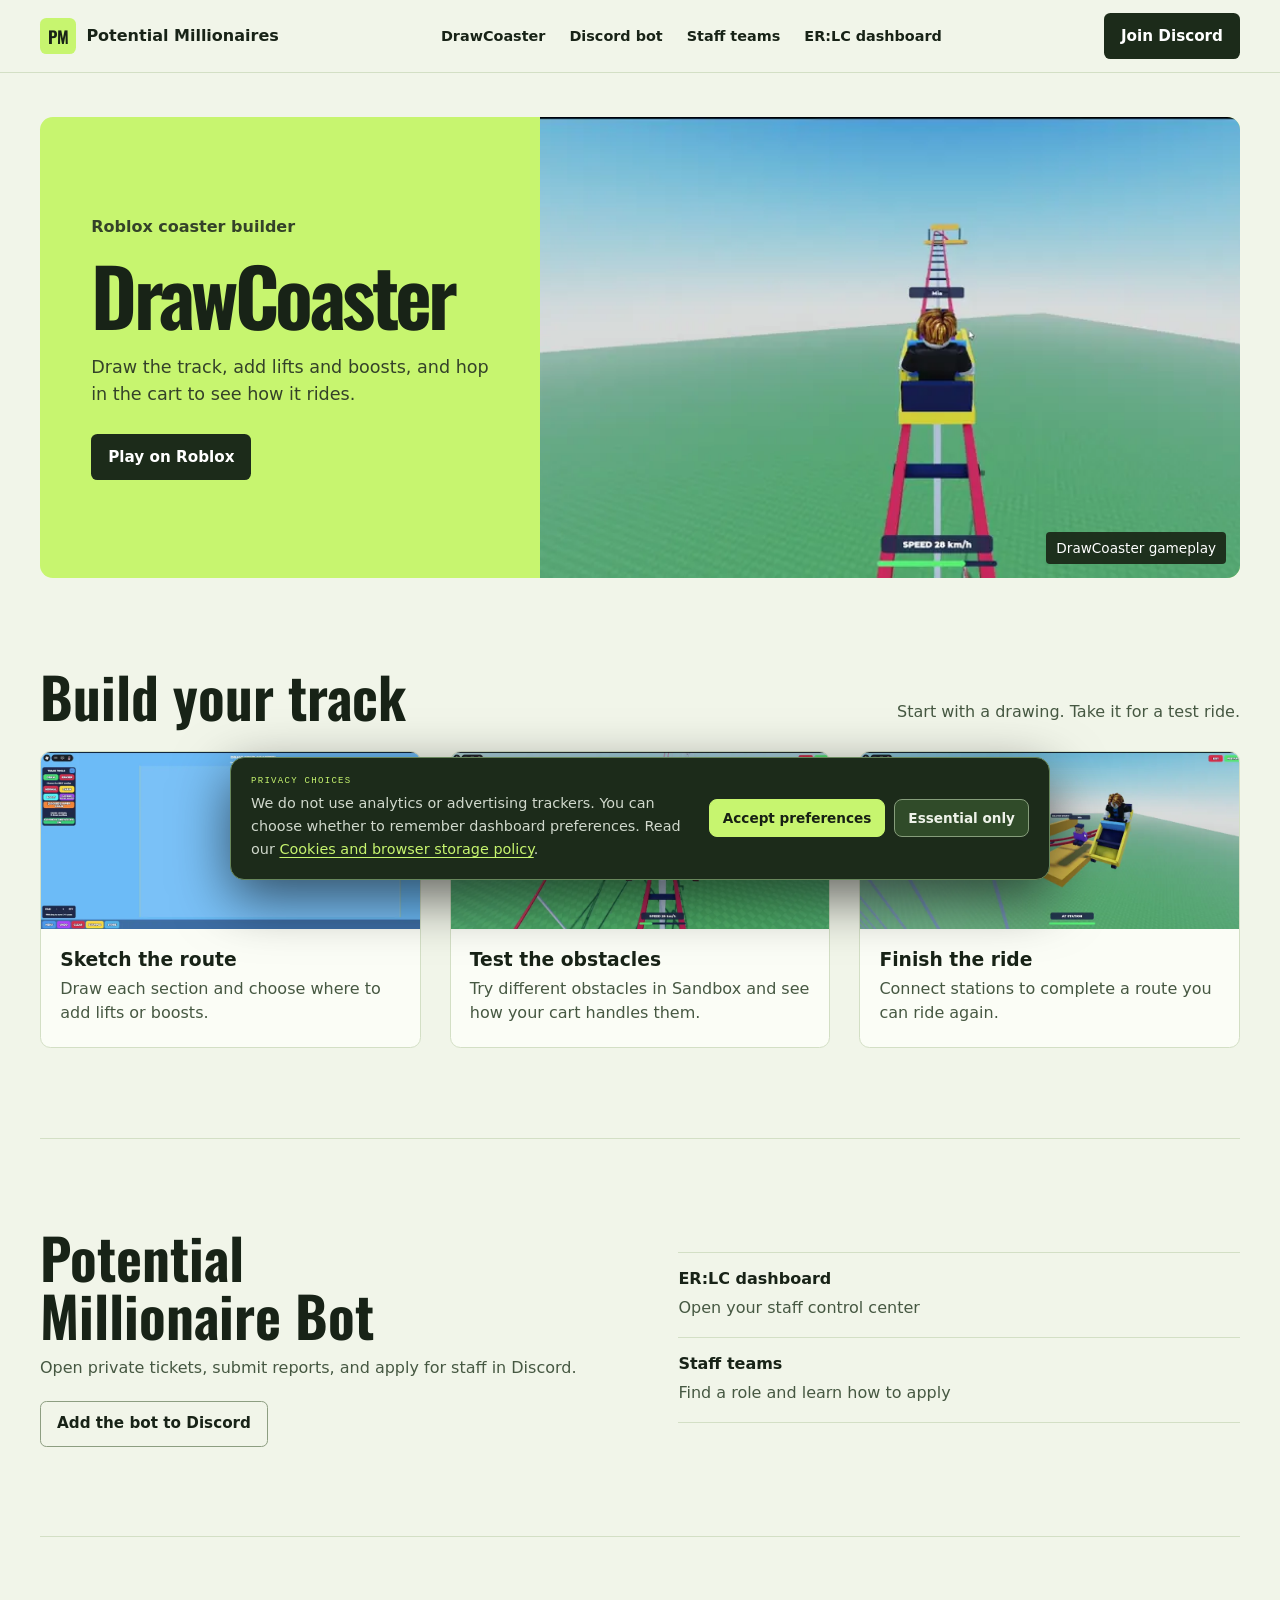
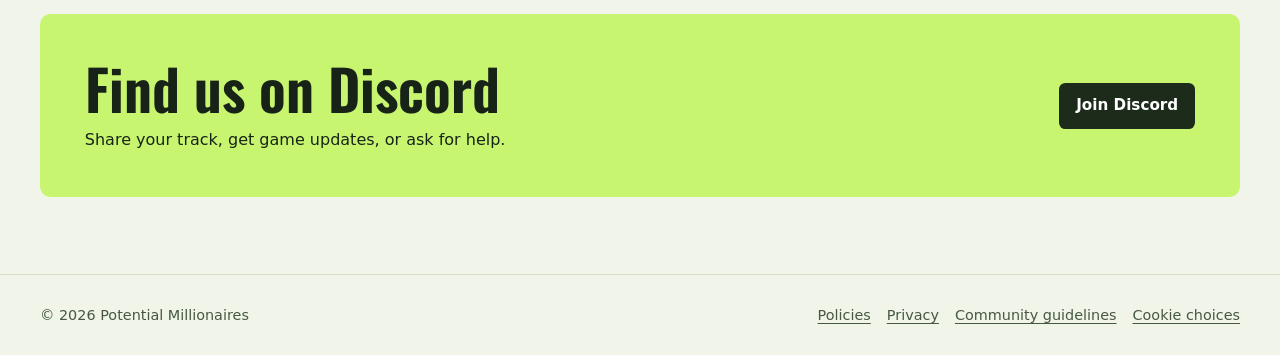
==== commit 10c3ddeb: "Match the site palette to the PM logo green" ====
--- a/index.html
+++ b/index.html
@@ -3,14 +3,14 @@
 <head>
   <meta charset="utf-8">
   <meta name="viewport" content="width=device-width, initial-scale=1"><meta http-equiv="Content-Security-Policy" content="default-src 'self'; base-uri 'self'; object-src 'none'; script-src 'self' https://challenges.cloudflare.com; style-src 'self' 'unsafe-inline'; img-src 'self' data:; font-src 'self' data:; connect-src 'self' https://potential-millionaires-erlc-api.jerrebjerreb18.workers.dev https://challenges.cloudflare.com; frame-src https://challenges.cloudflare.com; form-action 'self'; upgrade-insecure-requests"><meta name="referrer" content="strict-origin-when-cross-origin">
-  <meta name="theme-color" content="#f5f4ee">
+  <meta name="theme-color" content="#f1f5e9">
   <meta name="description" content="Play DrawCoaster on Roblox and find the Potential Millionaires Discord bot and ER:LC dashboard.">
   <meta property="og:title" content="Potential Millionaires | DrawCoaster and Discord tools">
   <meta property="og:description" content="Draw a roller coaster and ride it in DrawCoaster. Get updates and support in Discord.">
   <meta property="og:type" content="website">
   <meta property="og:url" content="https://potentialmillionaires.xyz/">
   <title>Potential Millionaires | DrawCoaster and Discord tools</title>
-  <link rel="icon" href="data:image/svg+xml,%3Csvg xmlns='http://www.w3.org/2000/svg' viewBox='0 0 64 64'%3E%3Crect width='64' height='64' rx='18' fill='%23c4f36b'/%3E%3Ctext x='50%25' y='54%25' text-anchor='middle' dominant-baseline='middle' font-family='Arial' font-weight='900' font-size='25' fill='%2311130f'%3EPM%3C/text%3E%3C/svg%3E">
+  <link rel="icon" href="data:image/svg+xml,%3Csvg xmlns='http://www.w3.org/2000/svg' viewBox='0 0 64 64'%3E%3Crect width='64' height='64' rx='18' fill='%23c7f56f'/%3E%3Ctext x='50%25' y='54%25' text-anchor='middle' dominant-baseline='middle' font-family='Arial' font-weight='900' font-size='25' fill='%2311130f'%3EPM%3C/text%3E%3C/svg%3E">
   <link rel="stylesheet" href="studio.css">
 
   <link rel="stylesheet" href="cookie-notice.css">
--- a/studio.css
+++ b/studio.css
@@ -7,14 +7,14 @@
 
 :root {
   color-scheme: light;
-  --paper: #f6f5ef;
-  --white: #fffefa;
-  --ink: #171c25;
-  --muted: #545c6b;
-  --night: #17224a;
-  --night-text: #cad5f3;
-  --line: #d9dcd7;
-  --lime: #cbed79;
+  --paper: #f1f5e9;
+  --white: #fbfdf6;
+  --ink: #182317;
+  --muted: #465842;
+  --night: #1c2b1a;
+  --on-lime: #344229;
+  --line: #d3dfc5;
+  --lime: #c7f56f;
   --space: clamp(1rem, 4vw, 2.5rem);
   --display: Oswald, "Arial Narrow", Arial, sans-serif;
 }
@@ -30,7 +30,7 @@
 a { color: inherit; }
 button { font: inherit; }
 a:focus-visible, button:focus-visible {
-  outline: 3px solid #3662d8;
+  outline: 3px solid #3d661f;
   outline-offset: 4px;
 }
 img { display: block; width: 100%; }
@@ -75,8 +75,8 @@
   width: 2.25rem;
   aspect-ratio: 1;
   border-radius: .4rem;
-  color: var(--lime);
-  background: var(--night);
+  color: var(--ink);
+  background: var(--lime);
   font: 650 1.05rem var(--display);
 }
 .primary-nav { display: flex; align-items: center; gap: clamp(.75rem, 2vw, 1.5rem); }
@@ -97,11 +97,9 @@
   text-align: center;
   text-decoration: none;
 }
-.button-primary { color: var(--ink); background: var(--lime); }
-.button-primary:hover { background: #ddf5a3; }
-.button-dark, .button-discord { color: #fff; background: var(--night); }
-.button-dark:hover, .button-discord:hover { background: #263668; }
-.button-outline { border-color: #9ea7b1; }
+.button-primary, .button-dark, .button-discord { color: #fff; background: var(--night); }
+.button-primary:hover, .button-dark:hover, .button-discord:hover { background: #304b29; }
+.button-outline { border-color: #8d9e81; }
 .button-outline:hover { background: var(--white); }
 .button[aria-disabled="true"] { opacity: .65; }
 
@@ -112,14 +110,14 @@
   align-items: stretch;
   border-radius: .8rem;
   overflow: hidden;
-  background: var(--night);
-  color: #fff;
+  background: var(--lime);
+  color: var(--ink);
 }
 .hero-copy { align-self: center; padding: clamp(1.65rem, 4vw, 3.6rem); }
 .eyebrow {
   margin-bottom: .9rem;
   font-weight: 750;
-  color: var(--lime);
+  color: var(--on-lime);
 }
 .hero h1 {
   font-size: clamp(3.35rem, 6.2vw, 6rem);
@@ -129,7 +127,7 @@
   max-width: 25rem;
   margin: 1.15rem 0 1.6rem;
   font-size: 1.1rem;
-  color: var(--night-text);
+  color: var(--on-lime);
 }
 .hero-image { position: relative; min-height: clamp(20rem, 36vw, 31rem); }
 .hero-image img { position: absolute; inset: 0; height: 100%; object-fit: cover; object-position: 54% center; }
@@ -138,7 +136,7 @@
   inset: auto .85rem .85rem auto;
   padding: .35rem .65rem;
   border-radius: .25rem;
-  background: #101935eb;
+  background: #192716eb;
   color: #fff;
   font-size: .85rem;
 }
@@ -154,7 +152,7 @@
 .section-heading p { max-width: 33rem; color: var(--muted); }
 .gallery { display: grid; grid-template-columns: repeat(3, minmax(0, 1fr)); gap: clamp(.9rem, 2.25vw, 1.8rem); }
 .gallery figure { background: var(--white); border: 1px solid var(--line); border-radius: .65rem; overflow: hidden; }
-.gallery img { height: auto; aspect-ratio: 960 / 450; object-fit: cover; background: #d5dbf1; }
+.gallery img { height: auto; aspect-ratio: 960 / 450; object-fit: cover; background: #d5e3c7; }
 .gallery figcaption { padding: 1.15rem 1.2rem 1.3rem; }
 .gallery figcaption p { margin-top: .35rem; color: var(--muted); }
 .tools {
@@ -194,15 +192,15 @@
   gap: clamp(1.5rem, 5vw, 5rem);
   align-items: center;
   margin-top: clamp(1rem, 4vw, 2.75rem);
-  background: var(--night);
-  color: #fff;
+  background: var(--lime);
+  color: var(--ink);
   padding: clamp(1.45rem, 5vw, 3.6rem);
   border-radius: .8rem;
 }
 .staff-intro h1 { font-size: clamp(3.25rem, 7vw, 5.65rem); letter-spacing: -.035em; }
-.staff-intro p:not(.eyebrow) { margin-top: .9rem; color: var(--night-text); }
+.staff-intro p:not(.eyebrow) { margin-top: .9rem; color: var(--on-lime); }
 .staff-intro > div > p:not(.eyebrow) { max-width: 24rem; font-size: 1.1rem; }
-.application-steps { padding: 1.25rem; border: 1px solid #546287; border-radius: .55rem; }
+.application-steps { padding: 1.25rem; border: 1px solid #a7c66f; border-radius: .55rem; background: #f0ffd1; }
 .application-steps h2 { font-size: 1.9rem; }
 .application-steps ol { margin-top: .85rem; padding-left: 1.3rem; }
 .application-steps li + li { margin-top: .45rem; }
@@ -241,10 +239,10 @@
   visibility: hidden;
 }
 .toast.is-visible { visibility: visible; }
-.studio-site .cookie-notice { border-color: #546287; background: var(--night); }
+.studio-site .cookie-notice { border-color: #67865b; background: var(--night); }
 .studio-site .cookie-notice-copy > p:last-child { font-size: .9rem; }
 .studio-site .cookie-button { font-size: .85rem; }
-.studio-site .cookie-button-secondary { background: #263668; border-color: #8493c0; }
+.studio-site .cookie-button-secondary { background: #304b29; border-color: #869d7b; }
 
 @media (max-width: 57.5rem) {
   .header-row { gap: .6rem; }
--- a/cookie-notice.css
+++ b/cookie-notice.css
@@ -1,15 +1,15 @@
 .cookie-notice[hidden]{display:none}
 .cookie-notice{position:fixed;z-index:100;left:20px;right:20px;bottom:20px;display:flex;align-items:center;justify-content:space-between;gap:24px;max-width:820px;margin:0 auto;padding:18px 20px;border:1px solid #61734d;border-radius:14px;background:#172018;color:#eef2e9;box-shadow:0 18px 55px #0009}
 .cookie-notice-copy{max-width:500px}
-.cookie-notice-kicker{margin:0 0 6px;color:#c5f36b;font:9px ui-monospace,SFMono-Regular,Consolas,monospace;letter-spacing:1.3px}
+.cookie-notice-kicker{margin:0 0 6px;color:#c7f56f;font:9px ui-monospace,SFMono-Regular,Consolas,monospace;letter-spacing:1.3px}
 .cookie-notice-copy>p:last-child{margin:0;color:#d0d8cc;font-size:12px;line-height:1.6}
-.cookie-notice-copy a{color:#c5f36b;text-decoration:underline;text-underline-offset:3px}
+.cookie-notice-copy a{color:#c7f56f;text-decoration:underline;text-underline-offset:3px}
 .cookie-notice-actions{display:flex;align-items:center;gap:9px;flex-wrap:wrap;flex:none}
 .cookie-button{min-height:38px;padding:0 13px;border:1px solid #53664a;border-radius:8px;font:700 10px ui-sans-serif,system-ui,sans-serif;cursor:pointer}
-.cookie-button-primary{border-color:#c5f36b;background:#c5f36b;color:#172014}
+.cookie-button-primary{border-color:#c7f56f;background:#c7f56f;color:#172014}
 .cookie-button-secondary{background:#202a21;color:#eef2e9}
 .cookie-button:hover,.cookie-settings-link:hover{filter:brightness(1.1)}
 .cookie-settings-link{padding:0;border:0;background:transparent;color:inherit;font:inherit;text-align:left;cursor:pointer}
-.cookie-notice button:focus-visible,.cookie-settings-link:focus-visible{outline:2px solid #c5f36b;outline-offset:3px}
+.cookie-notice button:focus-visible,.cookie-settings-link:focus-visible{outline:2px solid #c7f56f;outline-offset:3px}
 @media(max-width:700px){.cookie-notice{left:12px;right:12px;bottom:12px;align-items:stretch;flex-direction:column;gap:12px;padding:15px}.cookie-notice-actions{display:grid;grid-template-columns:1fr 1fr}.cookie-button{min-height:42px;padding-inline:8px}.legal-footer .cookie-settings-link{padding:10px 0}}
-
+
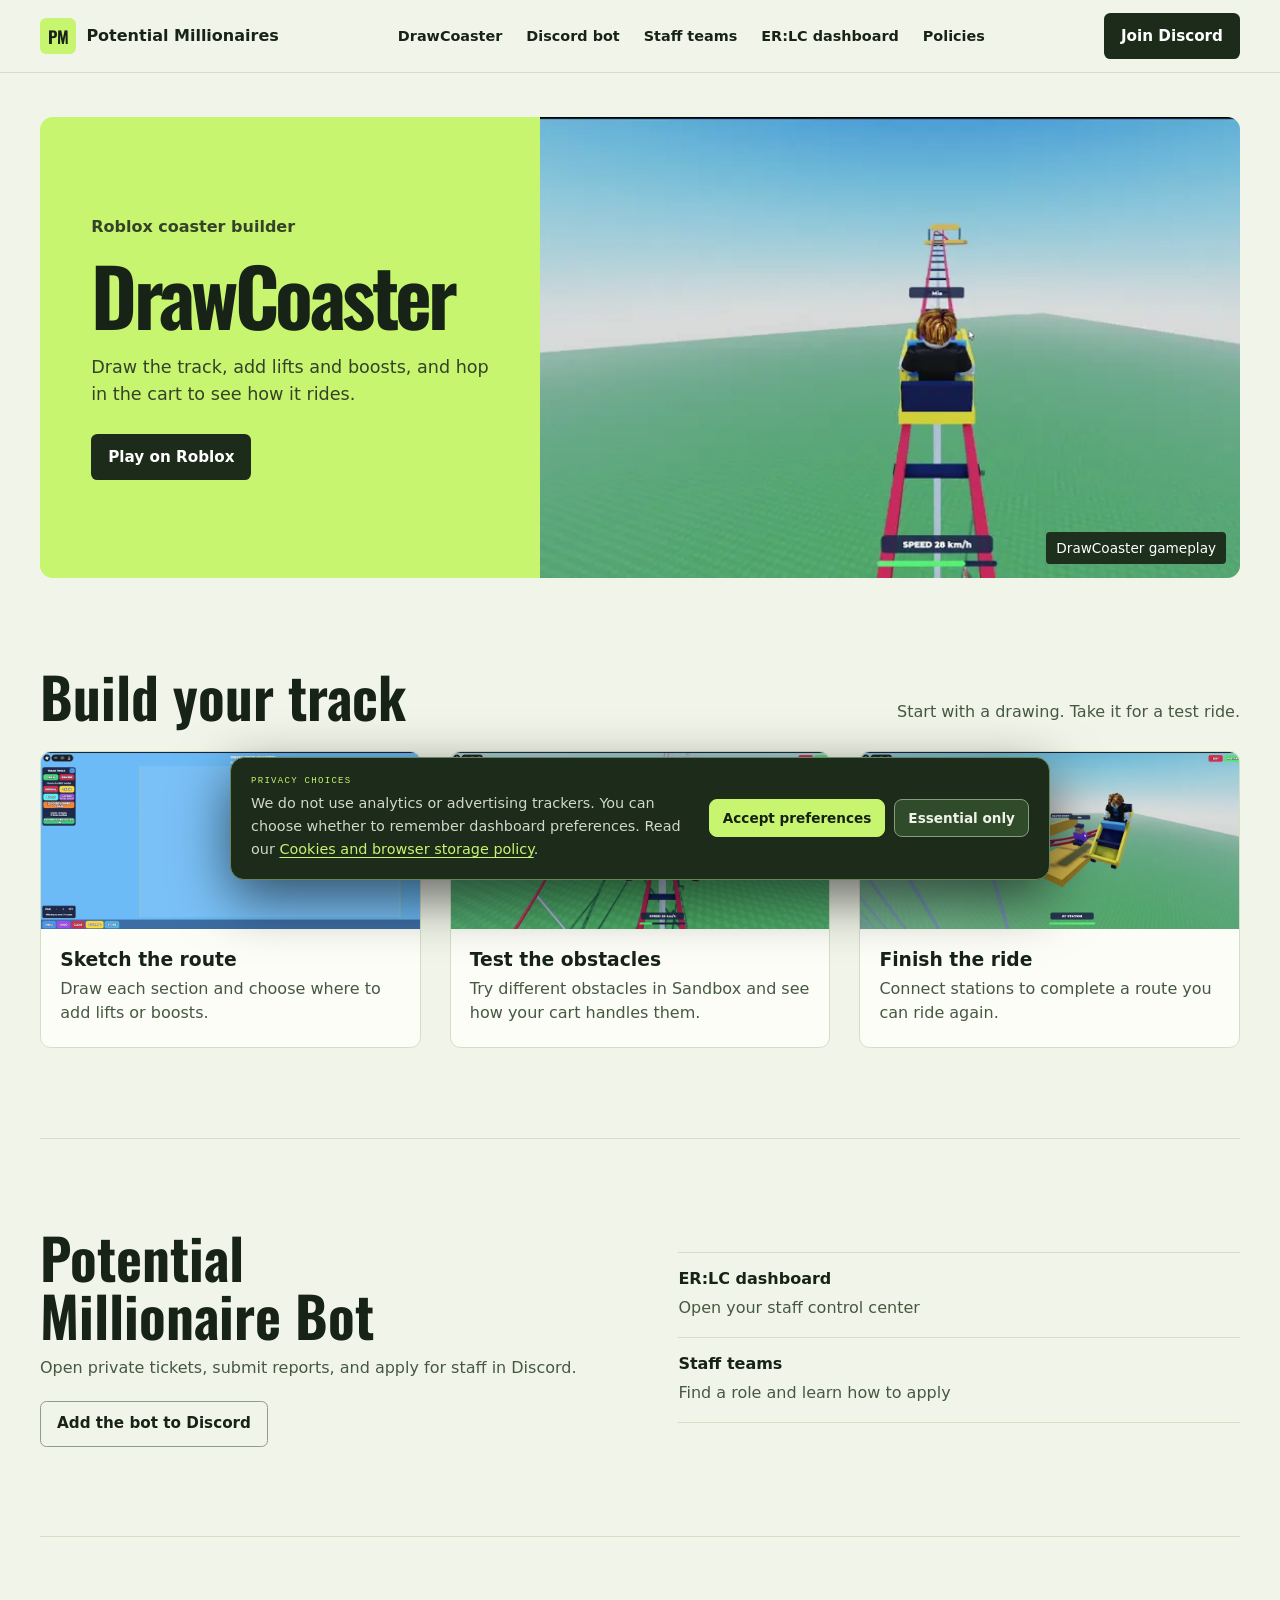
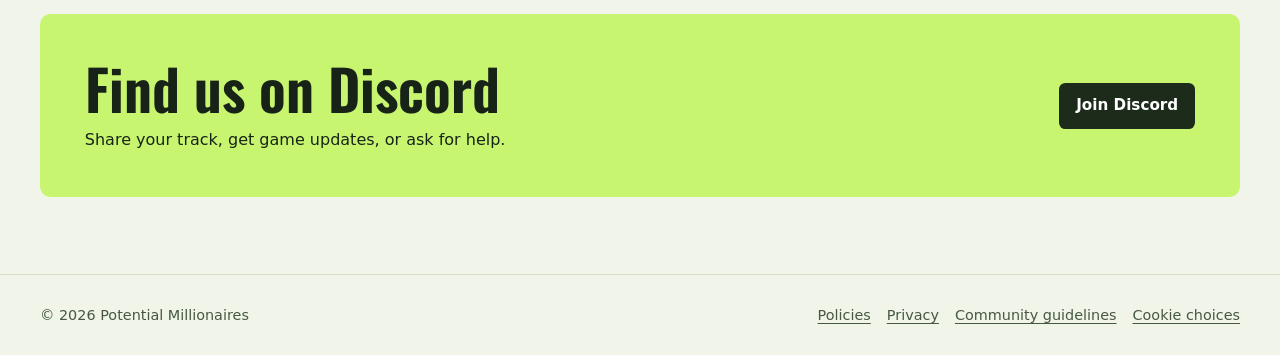
==== commit 5fcde65a: "Restore Policies in the main navigation" ====
--- a/index.html
+++ b/index.html
@@ -11,7 +11,7 @@
   <meta property="og:url" content="https://potentialmillionaires.xyz/">
   <title>Potential Millionaires | DrawCoaster and Discord tools</title>
   <link rel="icon" href="data:image/svg+xml,%3Csvg xmlns='http://www.w3.org/2000/svg' viewBox='0 0 64 64'%3E%3Crect width='64' height='64' rx='18' fill='%23c7f56f'/%3E%3Ctext x='50%25' y='54%25' text-anchor='middle' dominant-baseline='middle' font-family='Arial' font-weight='900' font-size='25' fill='%2311130f'%3EPM%3C/text%3E%3C/svg%3E">
-  <link rel="stylesheet" href="studio.css">
+  <link rel="stylesheet" href="studio.css?v=pm-policies">
 
   <link rel="stylesheet" href="cookie-notice.css">
   <script src="script.js" defer></script>
@@ -28,6 +28,7 @@
         <a href="index.html#studio">Discord bot</a>
         <a href="staff.html">Staff teams</a>
         <a href="dashboard.html">ER:LC dashboard</a>
+        <a href="policies.html">Policies</a>
       </nav>
       <a class="button button-discord" data-config-link="discordInviteUrl" data-unavailable-label="Discord invite" href="https://discord.gg/gS5AQm9hzQ">Join Discord</a>
     </div>
--- a/studio.css
+++ b/studio.css
@@ -244,7 +244,7 @@
 .studio-site .cookie-button { font-size: .85rem; }
 .studio-site .cookie-button-secondary { background: #304b29; border-color: #869d7b; }
 
-@media (max-width: 57.5rem) {
+@media (max-width: 60rem) {
   .header-row { gap: .6rem; }
   .menu-toggle {
     order: 3;
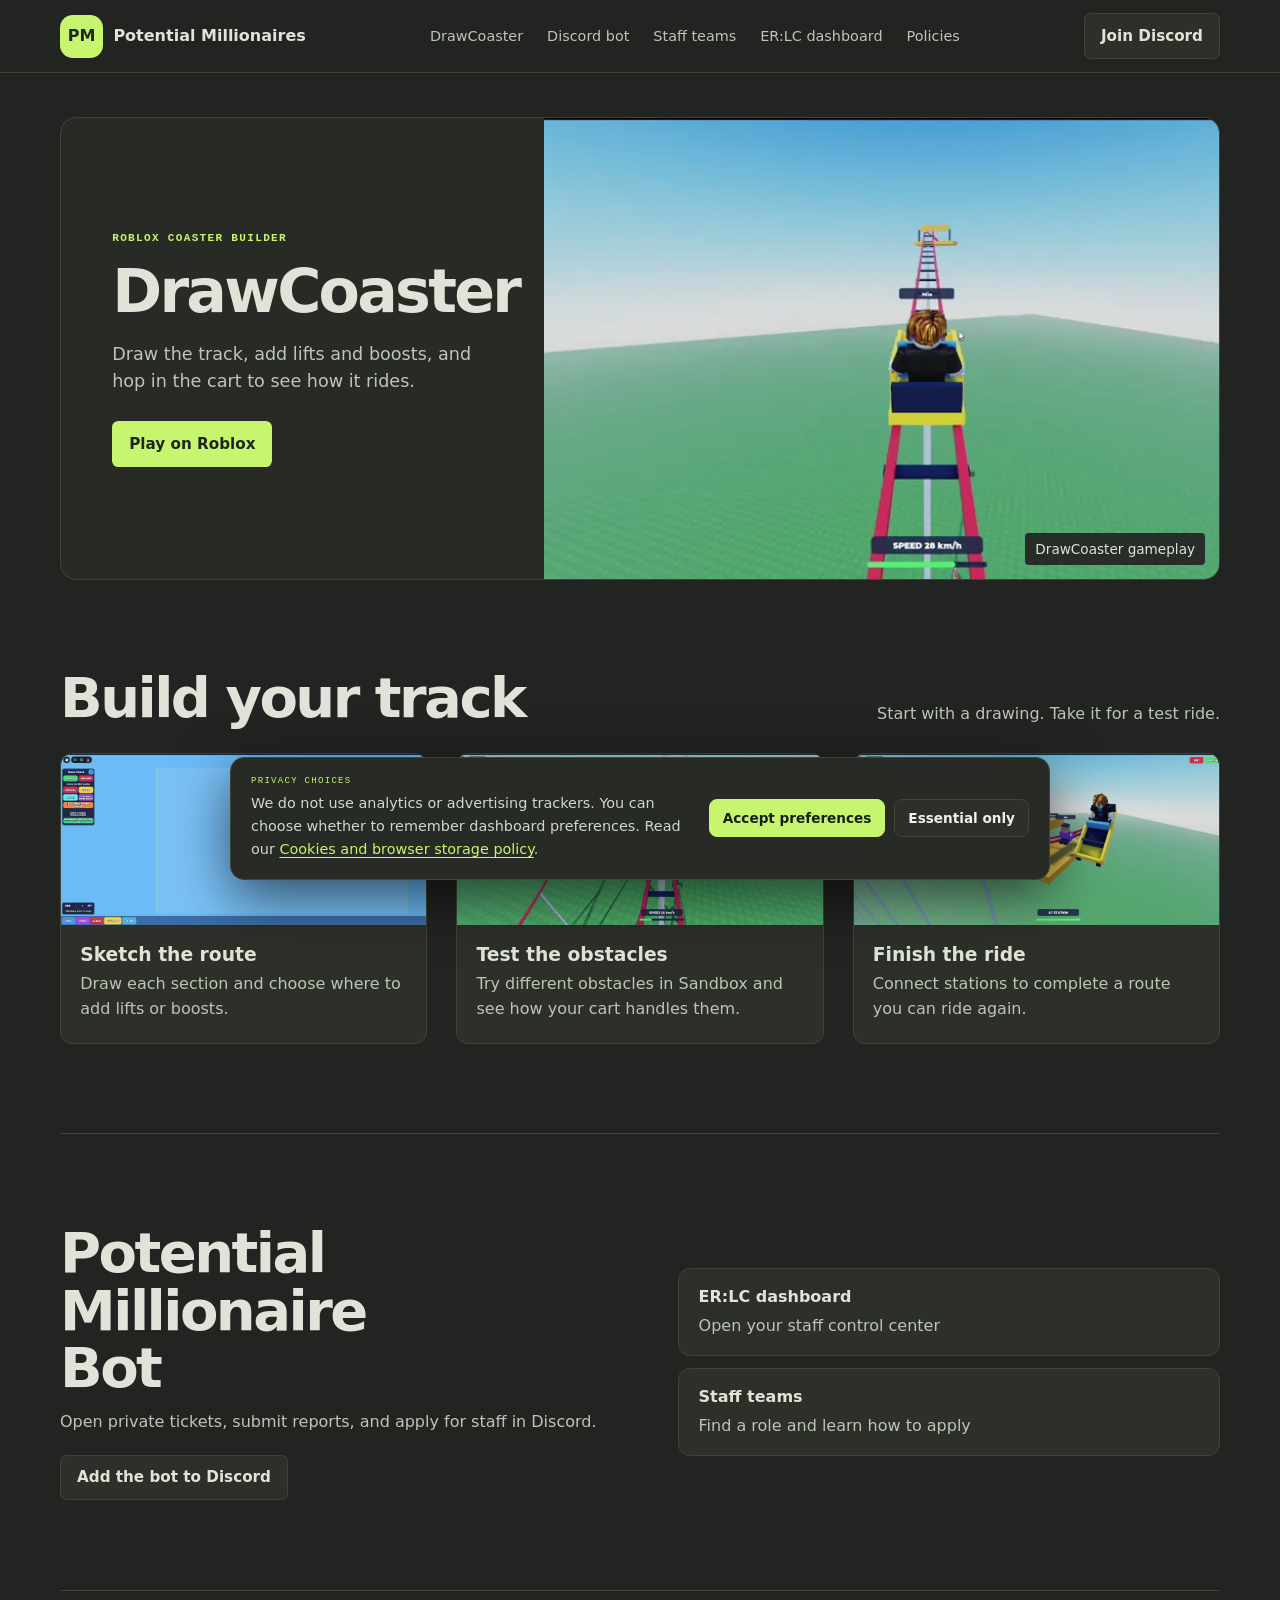
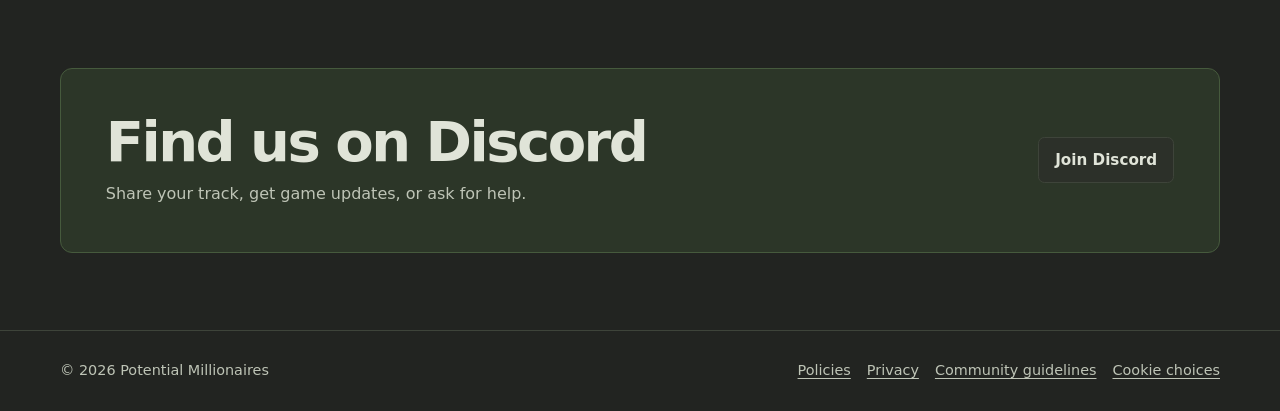
==== commit 67271312: "Match public site to the Policies theme" ====
--- a/index.html
+++ b/index.html
@@ -3,7 +3,7 @@
 <head>
   <meta charset="utf-8">
   <meta name="viewport" content="width=device-width, initial-scale=1"><meta http-equiv="Content-Security-Policy" content="default-src 'self'; base-uri 'self'; object-src 'none'; script-src 'self' https://challenges.cloudflare.com; style-src 'self' 'unsafe-inline'; img-src 'self' data:; font-src 'self' data:; connect-src 'self' https://potential-millionaires-erlc-api.jerrebjerreb18.workers.dev https://challenges.cloudflare.com; frame-src https://challenges.cloudflare.com; form-action 'self'; upgrade-insecure-requests"><meta name="referrer" content="strict-origin-when-cross-origin">
-  <meta name="theme-color" content="#f1f5e9">
+  <meta name="theme-color" content="#222421">
   <meta name="description" content="Play DrawCoaster on Roblox and find the Potential Millionaires Discord bot and ER:LC dashboard.">
   <meta property="og:title" content="Potential Millionaires | DrawCoaster and Discord tools">
   <meta property="og:description" content="Draw a roller coaster and ride it in DrawCoaster. Get updates and support in Discord.">
@@ -11,7 +11,7 @@
   <meta property="og:url" content="https://potentialmillionaires.xyz/">
   <title>Potential Millionaires | DrawCoaster and Discord tools</title>
   <link rel="icon" href="data:image/svg+xml,%3Csvg xmlns='http://www.w3.org/2000/svg' viewBox='0 0 64 64'%3E%3Crect width='64' height='64' rx='18' fill='%23c7f56f'/%3E%3Ctext x='50%25' y='54%25' text-anchor='middle' dominant-baseline='middle' font-family='Arial' font-weight='900' font-size='25' fill='%2311130f'%3EPM%3C/text%3E%3C/svg%3E">
-  <link rel="stylesheet" href="studio.css?v=pm-policies">
+  <link rel="stylesheet" href="studio.css?v=pm-olive">
 
   <link rel="stylesheet" href="cookie-notice.css">
   <script src="script.js" defer></script>
--- a/studio.css
+++ b/studio.css
@@ -1,45 +1,37 @@
-@font-face {
-  font-family: Oswald;
-  src: url("assets/oswald.ttf") format("truetype");
-  font-weight: 200 700;
-  font-display: swap;
-}
-
 :root {
-  color-scheme: light;
-  --paper: #f1f5e9;
-  --white: #fbfdf6;
-  --ink: #182317;
-  --muted: #465842;
-  --night: #1c2b1a;
-  --on-lime: #344229;
-  --line: #d3dfc5;
+  color-scheme: dark;
+  --background: #222421;
+  --panel: #282b25;
+  --card: #2c3029;
+  --ink: #e0e4d8;
+  --muted: #bec4b6;
+  --line: #3e443a;
   --lime: #c7f56f;
   --space: clamp(1rem, 4vw, 2.5rem);
-  --display: Oswald, "Arial Narrow", Arial, sans-serif;
+  --mono: ui-monospace, Consolas, monospace;
 }
 
 * { box-sizing: border-box; }
 html { scroll-padding-top: 1.25rem; }
 body {
   margin: 0;
-  background: var(--paper);
+  background: var(--background);
   color: var(--ink);
   font: 1rem/1.55 "Segoe UI", system-ui, sans-serif;
 }
 a { color: inherit; }
 button { font: inherit; }
 a:focus-visible, button:focus-visible {
-  outline: 3px solid #3d661f;
+  outline: 2px solid var(--lime);
   outline-offset: 4px;
 }
 img { display: block; width: 100%; }
 figure { margin: 0; }
 p, h1, h2, h3, dl, dd, ol { margin: 0; }
-h1, h2 { font-family: var(--display); font-weight: 650; line-height: 1.03; }
+h1, h2 { font-weight: 750; line-height: 1.03; letter-spacing: -.045em; }
 h2 { font-size: clamp(2.15rem, 5vw, 3.5rem); }
 h3 { line-height: 1.25; }
-.wrap { width: min(76rem, 100% - var(--space) * 2); margin-inline: auto; }
+.wrap { width: min(72.5rem, 100% - var(--space) * 2); margin-inline: auto; }
 
 .skip-link {
   position: fixed;
@@ -49,6 +41,7 @@
   translate: 0 -200%;
   padding: .65rem 1rem;
   background: var(--lime);
+  color: var(--background);
   font-weight: 700;
 }
 .skip-link:focus { translate: 0; }
@@ -72,16 +65,16 @@
 .brand-mark {
   display: grid;
   place-items: center;
-  width: 2.25rem;
+  width: 2.6875rem;
   aspect-ratio: 1;
-  border-radius: .4rem;
-  color: var(--ink);
+  border-radius: .8rem;
+  color: var(--background);
   background: var(--lime);
-  font: 650 1.05rem var(--display);
+  font-weight: 900;
 }
 .primary-nav { display: flex; align-items: center; gap: clamp(.75rem, 2vw, 1.5rem); }
-.primary-nav a { font-size: .9rem; font-weight: 650; text-decoration: none; white-space: nowrap; }
-.primary-nav a:hover, .primary-nav [aria-current="page"] { text-decoration: underline; text-underline-offset: .32em; }
+.primary-nav a { color: var(--muted); font-size: .9rem; text-decoration: none; white-space: nowrap; }
+.primary-nav a:hover, .primary-nav [aria-current="page"] { color: var(--lime); text-decoration: underline; text-underline-offset: .32em; }
 .menu-toggle { display: none; }
 .button {
   display: inline-flex;
@@ -97,10 +90,10 @@
   text-align: center;
   text-decoration: none;
 }
-.button-primary, .button-dark, .button-discord { color: #fff; background: var(--night); }
-.button-primary:hover, .button-dark:hover, .button-discord:hover { background: #304b29; }
-.button-outline { border-color: #8d9e81; }
-.button-outline:hover { background: var(--white); }
+.button-primary { color: var(--background); background: var(--lime); }
+.button-primary:hover { background: #d5fa91; }
+.button-outline, .button-dark, .button-discord { background: var(--card); border-color: var(--line); }
+.button-outline:hover, .button-dark:hover, .button-discord:hover { border-color: var(--lime); color: var(--lime); }
 .button[aria-disabled="true"] { opacity: .65; }
 
 .hero {
@@ -108,26 +101,27 @@
   grid-template-columns: minmax(0, 5fr) minmax(0, 7fr);
   margin-top: clamp(1rem, 4vw, 2.75rem);
   align-items: stretch;
-  border-radius: .8rem;
+  border: 1px solid var(--line);
+  border-radius: 1rem;
   overflow: hidden;
-  background: var(--lime);
-  color: var(--ink);
+  background: var(--panel);
 }
 .hero-copy { align-self: center; padding: clamp(1.65rem, 4vw, 3.6rem); }
 .eyebrow {
   margin-bottom: .9rem;
-  font-weight: 750;
-  color: var(--on-lime);
+  color: var(--lime);
+  font: 700 .69rem/1.5 var(--mono);
+  letter-spacing: .12em;
+  text-transform: uppercase;
 }
 .hero h1 {
-  font-size: clamp(3.35rem, 6.2vw, 6rem);
-  letter-spacing: -.045em;
+  font-size: clamp(2.75rem, 4.7vw, 4.125rem);
 }
 .hero-copy > p:not(.eyebrow) {
   max-width: 25rem;
   margin: 1.15rem 0 1.6rem;
   font-size: 1.1rem;
-  color: var(--on-lime);
+  color: var(--muted);
 }
 .hero-image { position: relative; min-height: clamp(20rem, 36vw, 31rem); }
 .hero-image img { position: absolute; inset: 0; height: 100%; object-fit: cover; object-position: 54% center; }
@@ -136,8 +130,8 @@
   inset: auto .85rem .85rem auto;
   padding: .35rem .65rem;
   border-radius: .25rem;
-  background: #192716eb;
-  color: #fff;
+  background: #222421eb;
+  color: var(--ink);
   font-size: .85rem;
 }
 
@@ -151,8 +145,8 @@
 }
 .section-heading p { max-width: 33rem; color: var(--muted); }
 .gallery { display: grid; grid-template-columns: repeat(3, minmax(0, 1fr)); gap: clamp(.9rem, 2.25vw, 1.8rem); }
-.gallery figure { background: var(--white); border: 1px solid var(--line); border-radius: .65rem; overflow: hidden; }
-.gallery img { height: auto; aspect-ratio: 960 / 450; object-fit: cover; background: #d5e3c7; }
+.gallery figure { background: var(--card); border: 1px solid var(--line); border-radius: .75rem; overflow: hidden; }
+.gallery img { height: auto; aspect-ratio: 960 / 450; object-fit: cover; background: var(--panel); }
 .gallery figcaption { padding: 1.15rem 1.2rem 1.3rem; }
 .gallery figcaption p { margin-top: .35rem; color: var(--muted); }
 .tools {
@@ -163,15 +157,17 @@
 }
 .tools h2 { max-width: 22rem; }
 .tools p { margin: .8rem 0 1.25rem; color: var(--muted); }
-.tools-links { align-self: center; }
+.tools-links { align-self: center; display: grid; gap: .75rem; }
 .tools-links a {
   display: block;
-  border-bottom: 1px solid var(--line);
-  padding: .9rem 0 1rem;
+  border: 1px solid var(--line);
+  border-radius: .75rem;
+  background: var(--card);
+  padding: 1rem 1.2rem;
   text-decoration: none;
 }
-.tools-links a:first-child { border-top: 1px solid var(--line); }
-.tools-links a:hover strong { text-decoration: underline; text-underline-offset: .2em; }
+.tools-links a:hover { border-color: var(--lime); }
+.tools-links a:hover strong { color: var(--lime); text-decoration: underline; text-underline-offset: .2em; }
 .tools-links strong, .tools-links span { display: block; }
 .tools-links span { color: var(--muted); margin-top: .25rem; }
 .community {
@@ -181,10 +177,11 @@
   gap: 1.25rem;
   margin-block: clamp(2.5rem, 6vw, 5rem);
   padding: clamp(1.35rem, 4vw, 2.8rem);
-  background: var(--lime);
-  border-radius: .65rem;
-}
-.community p { margin-top: .7rem; }
+  background: #2c3628;
+  border: 1px solid #465a3d;
+  border-radius: .75rem;
+}
+.community p { margin-top: .7rem; color: var(--muted); }
 
 .staff-intro {
   display: grid;
@@ -192,22 +189,22 @@
   gap: clamp(1.5rem, 5vw, 5rem);
   align-items: center;
   margin-top: clamp(1rem, 4vw, 2.75rem);
-  background: var(--lime);
-  color: var(--ink);
+  background: var(--panel);
   padding: clamp(1.45rem, 5vw, 3.6rem);
-  border-radius: .8rem;
-}
-.staff-intro h1 { font-size: clamp(3.25rem, 7vw, 5.65rem); letter-spacing: -.035em; }
-.staff-intro p:not(.eyebrow) { margin-top: .9rem; color: var(--on-lime); }
+  border: 1px solid var(--line);
+  border-radius: 1rem;
+}
+.staff-intro h1 { font-size: clamp(2.5rem, 5.5vw, 4.125rem); }
+.staff-intro p:not(.eyebrow) { margin-top: .9rem; color: var(--muted); }
 .staff-intro > div > p:not(.eyebrow) { max-width: 24rem; font-size: 1.1rem; }
-.application-steps { padding: 1.25rem; border: 1px solid #a7c66f; border-radius: .55rem; background: #f0ffd1; }
+.application-steps { padding: 1.25rem; border: 1px solid var(--line); border-radius: .75rem; background: var(--card); }
 .application-steps h2 { font-size: 1.9rem; }
 .application-steps ol { margin-top: .85rem; padding-left: 1.3rem; }
 .application-steps li + li { margin-top: .45rem; }
 .application-steps .button { margin-top: 1rem; }
 .team-grid { display: grid; grid-template-columns: repeat(3, minmax(0, 1fr)); gap: clamp(.9rem, 2vw, 1.6rem); }
-.team-group { padding: 1.25rem; border: 1px solid var(--line); border-radius: .65rem; background: var(--white); }
-.team-group h3 { font-family: var(--display); font-size: 1.5rem; margin-bottom: 1rem; }
+.team-group { padding: 1.25rem; border: 1px solid var(--line); border-radius: .75rem; background: var(--card); }
+.team-group h3 { font-size: 1.35rem; margin-bottom: 1rem; }
 .team-group dt { border-top: 1px solid var(--line); padding-top: .65rem; font-weight: 750; }
 .team-group dd { color: var(--muted); padding: .25rem 0 .75rem; }
 .team-group dd:last-child { padding-bottom: 0; }
@@ -226,6 +223,7 @@
 .footer-row nav { display: flex; flex-wrap: wrap; gap: .5rem 1rem; }
 .footer-row a { text-underline-offset: .18em; }
 .footer-row button { text-decoration: underline; text-underline-offset: .18em; }
+.footer-row a:hover, .footer-row button:hover { color: var(--lime); }
 .toast {
   position: fixed;
   z-index: 110;
@@ -234,15 +232,15 @@
   max-width: min(25rem, calc(100% - 2rem));
   padding: .75rem 1rem;
   border-radius: .45rem;
-  background: var(--night);
-  color: white;
+  background: var(--panel);
+  border: 1px solid var(--line);
   visibility: hidden;
 }
 .toast.is-visible { visibility: visible; }
-.studio-site .cookie-notice { border-color: #67865b; background: var(--night); }
+.studio-site .cookie-notice { border-color: var(--line); background: var(--panel); }
 .studio-site .cookie-notice-copy > p:last-child { font-size: .9rem; }
 .studio-site .cookie-button { font-size: .85rem; }
-.studio-site .cookie-button-secondary { background: #304b29; border-color: #869d7b; }
+.studio-site .cookie-button-secondary { background: var(--card); border-color: var(--line); }
 
 @media (max-width: 60rem) {
   .header-row { gap: .6rem; }
@@ -268,19 +266,19 @@
     z-index: 4;
     inset: calc(100% - .1rem) 0 auto;
     padding: .45rem;
-    background: var(--white);
+    background: var(--panel);
     border: 1px solid var(--line);
     border-radius: .45rem;
   }
   .primary-nav.is-open { display: grid; gap: 0; }
   .primary-nav a { padding: .7rem .8rem; }
-  .hero h1 { font-size: clamp(2.95rem, 6.25vw, 3.6rem); }
+  .hero h1 { font-size: clamp(2.35rem, 4.7vw, 2.85rem); }
   .team-grid { grid-template-columns: 1fr 1fr; }
 }
 
 @media (max-width: 48rem) {
   .hero, .staff-intro, .tools { grid-template-columns: 1fr; }
-  .hero h1 { font-size: clamp(2.75rem, 12vw, 4.5rem); }
+  .hero h1 { font-size: clamp(2rem, 9.5vw, 4.125rem); }
   .hero-image { min-height: 0; aspect-ratio: 16 / 9; }
   .gallery, .team-grid { grid-template-columns: 1fr; }
   .section-heading, .community, .footer-row { flex-direction: column; align-items: flex-start; }
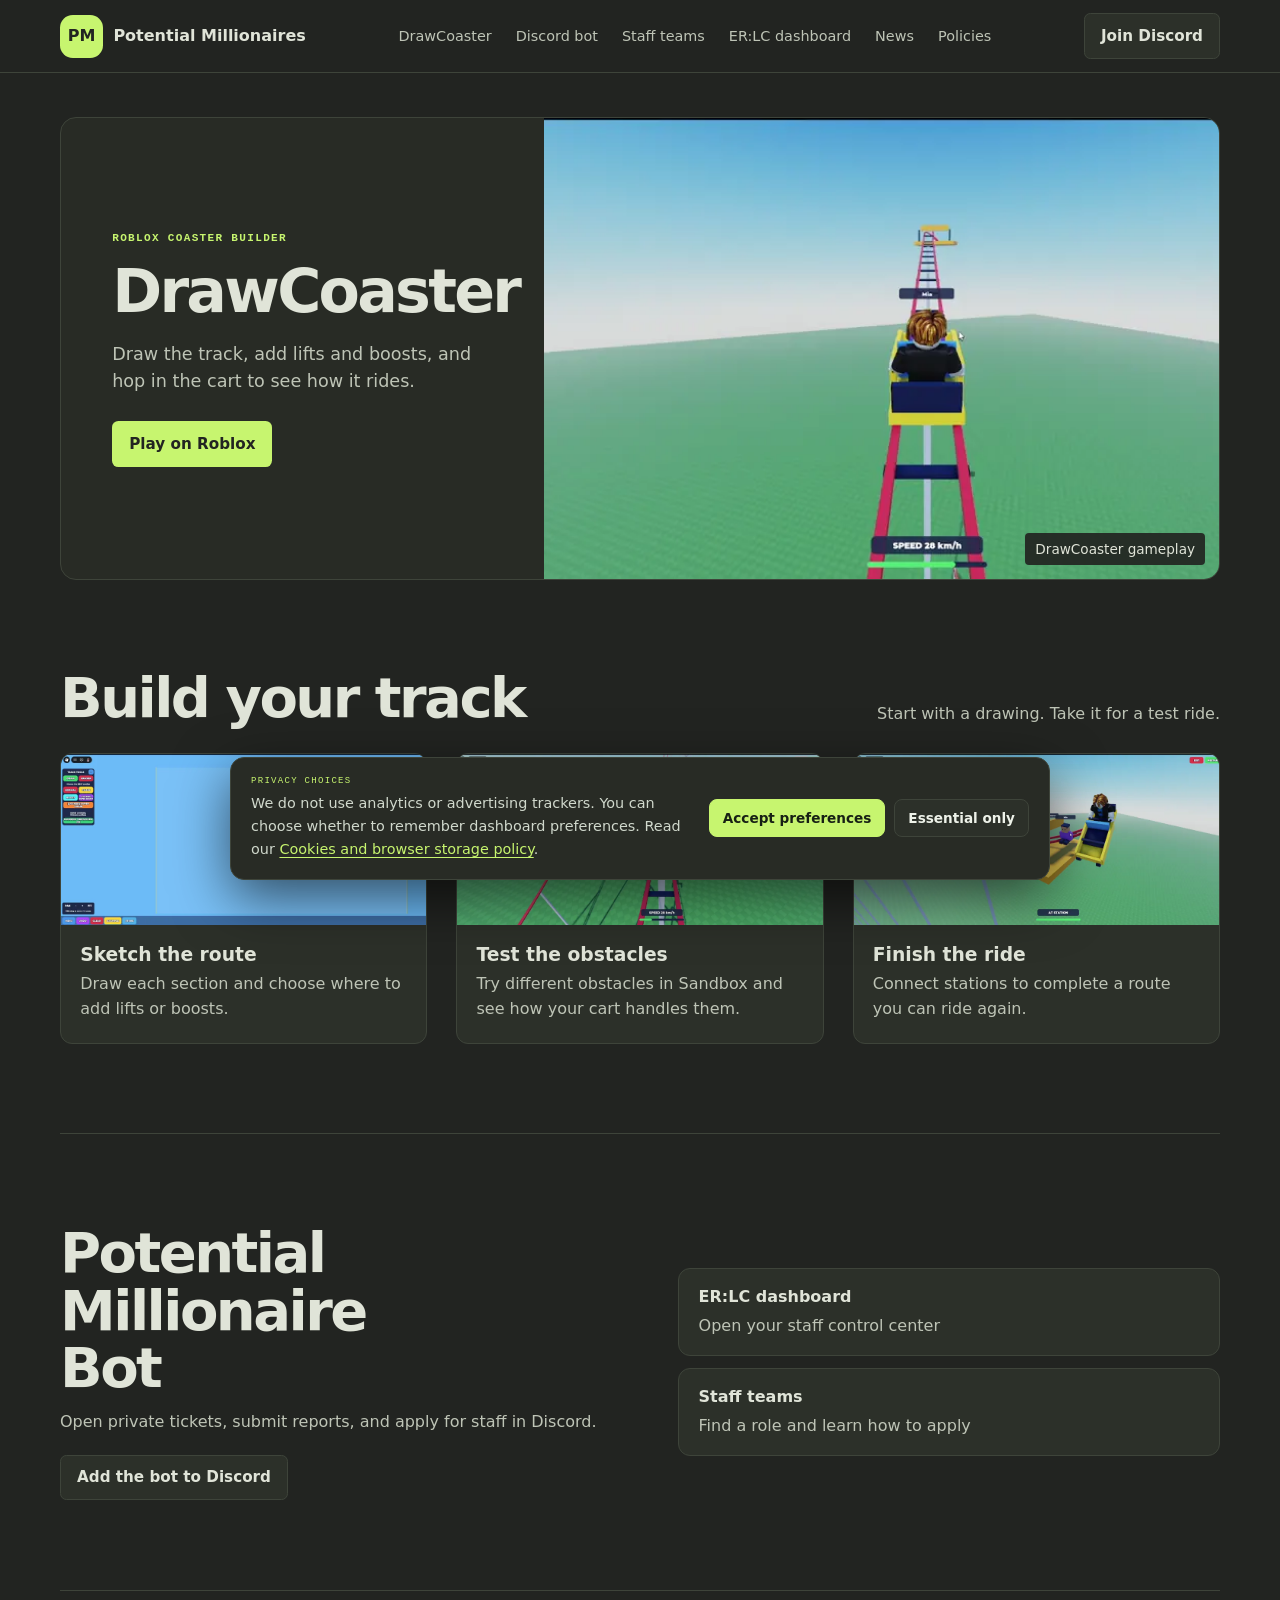
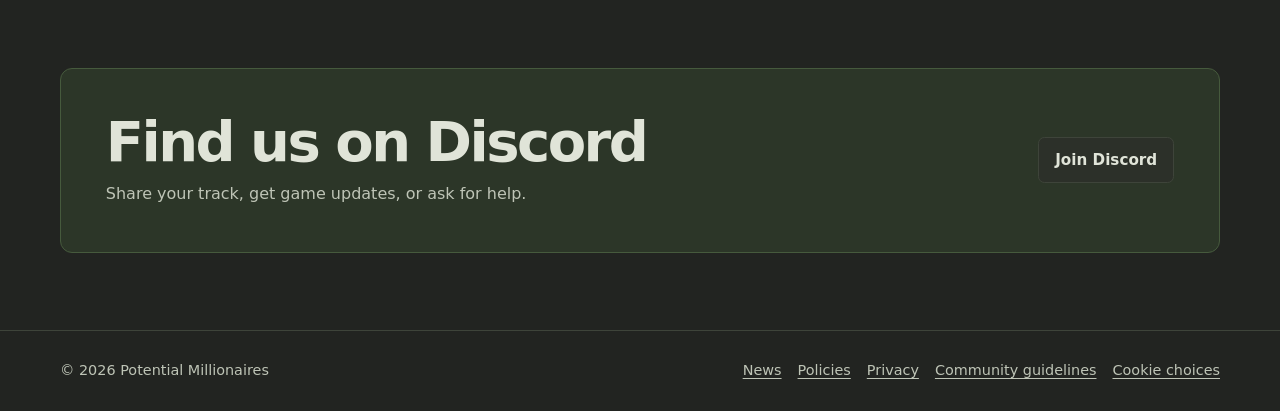
==== commit 9046d857: "Publish the Potential Millionaires news log" ====
--- a/index.html
+++ b/index.html
@@ -28,6 +28,7 @@
         <a href="index.html#studio">Discord bot</a>
         <a href="staff.html">Staff teams</a>
         <a href="dashboard.html">ER:LC dashboard</a>
+        <a href="news.html">News</a>
         <a href="policies.html">Policies</a>
       </nav>
       <a class="button button-discord" data-config-link="discordInviteUrl" data-unavailable-label="Discord invite" href="https://discord.gg/gS5AQm9hzQ">Join Discord</a>
@@ -91,6 +92,7 @@
     <div class="wrap footer-row">
       <span>© <span id="current-year"></span> Potential Millionaires</span>
       <nav aria-label="Footer navigation">
+        <a href="news.html">News</a>
         <a href="policies.html">Policies</a>
         <a href="privacy.html">Privacy</a>
         <a href="community-guidelines.html">Community guidelines</a>
--- a/studio.css
+++ b/studio.css
@@ -208,6 +208,26 @@
 .team-group dt { border-top: 1px solid var(--line); padding-top: .65rem; font-weight: 750; }
 .team-group dd { color: var(--muted); padding: .25rem 0 .75rem; }
 .team-group dd:last-child { padding-bottom: 0; }
+
+.news-page {
+  width: min(55rem, 100% - var(--space) * 2);
+  padding-block: clamp(2.5rem, 6vw, 4.5rem) clamp(3rem, 7vw, 5.5rem);
+}
+.news-page h1 { font-size: clamp(2.5rem, 7vw, 4.125rem); }
+.news-entry {
+  margin-top: clamp(1.5rem, 4vw, 2.25rem);
+  padding: clamp(1.25rem, 5vw, 2.75rem);
+  border: 1px solid var(--line);
+  border-radius: 1rem;
+  background: var(--panel);
+}
+.news-entry time { display: block; margin-bottom: .65rem; color: var(--lime); font: .875rem/1.5 var(--mono); }
+.news-entry h2 { font-size: clamp(1.65rem, 4vw, 2.4rem); }
+.news-entry p, .news-entry ul { margin-top: 1rem; color: var(--muted); }
+.news-entry ul { padding-left: 1.25rem; }
+.news-entry li + li { margin-top: .5rem; }
+.news-entry strong { color: var(--ink); }
+.news-entry a { color: var(--lime); text-underline-offset: .18em; }
 
 .site-footer { border-top: 1px solid var(--line); }
 .footer-row {
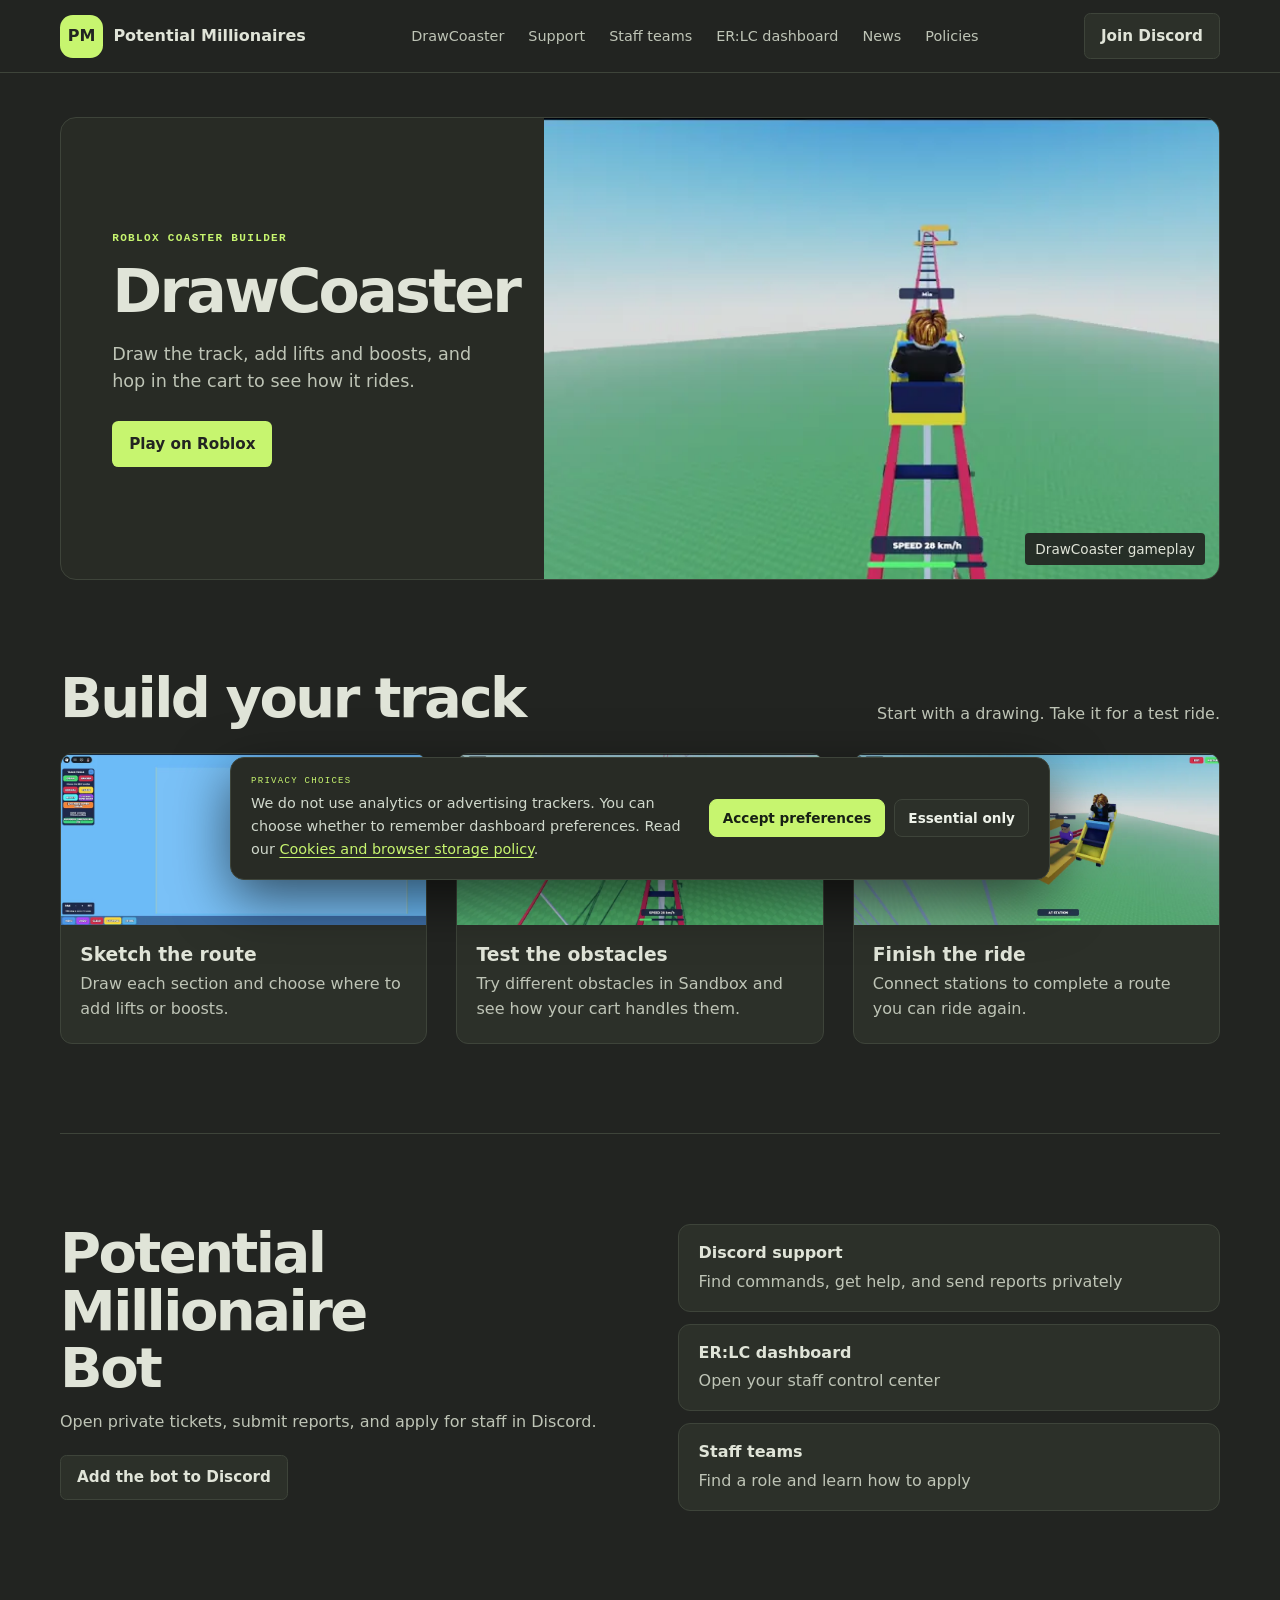
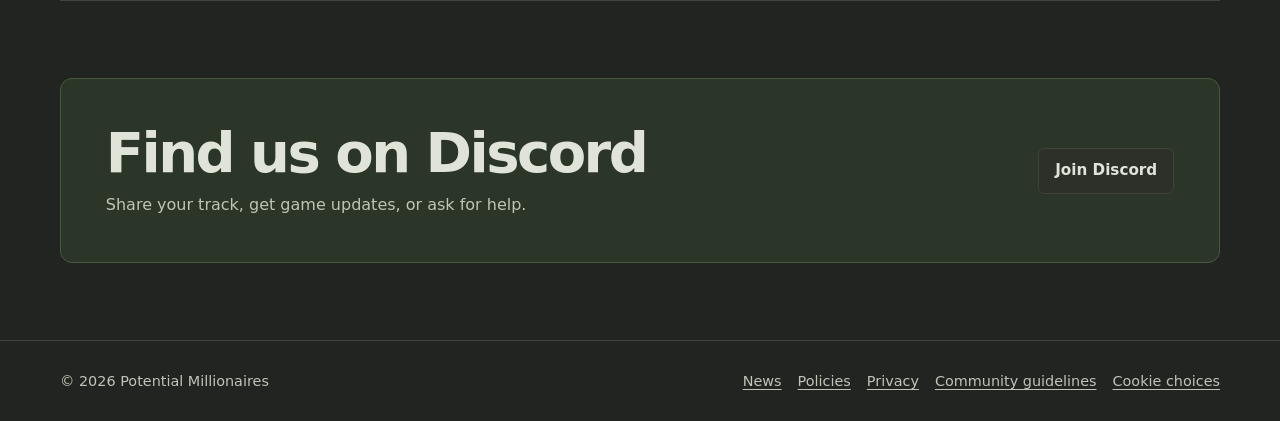
==== commit bc7aebab: "Add searchable Discord support hub" ====
--- a/index.html
+++ b/index.html
@@ -25,7 +25,7 @@
       <button class="menu-toggle" type="button" aria-expanded="false" aria-controls="primary-nav" aria-label="Open menu"><span></span><span></span></button>
       <nav class="primary-nav" id="primary-nav" aria-label="Main navigation">
         <a href="index.html#work">DrawCoaster</a>
-        <a href="index.html#studio">Discord bot</a>
+        <a href="support.html">Support</a>
         <a href="staff.html">Staff teams</a>
         <a href="dashboard.html">ER:LC dashboard</a>
         <a href="news.html">News</a>
@@ -77,6 +77,7 @@
         <a class="button button-outline" data-config-link="botInviteUrl" data-unavailable-label="Bot invite" href="#community">Add the bot to Discord</a>
       </div>
       <div class="tools-links">
+        <a href="support.html"><strong>Discord support</strong><span>Find commands, get help, and send reports privately</span></a>
         <a href="dashboard.html"><strong>ER:LC dashboard</strong><span>Open your staff control center</span></a>
         <a href="staff.html"><strong>Staff teams</strong><span>Find a role and learn how to apply</span></a>
       </div>
